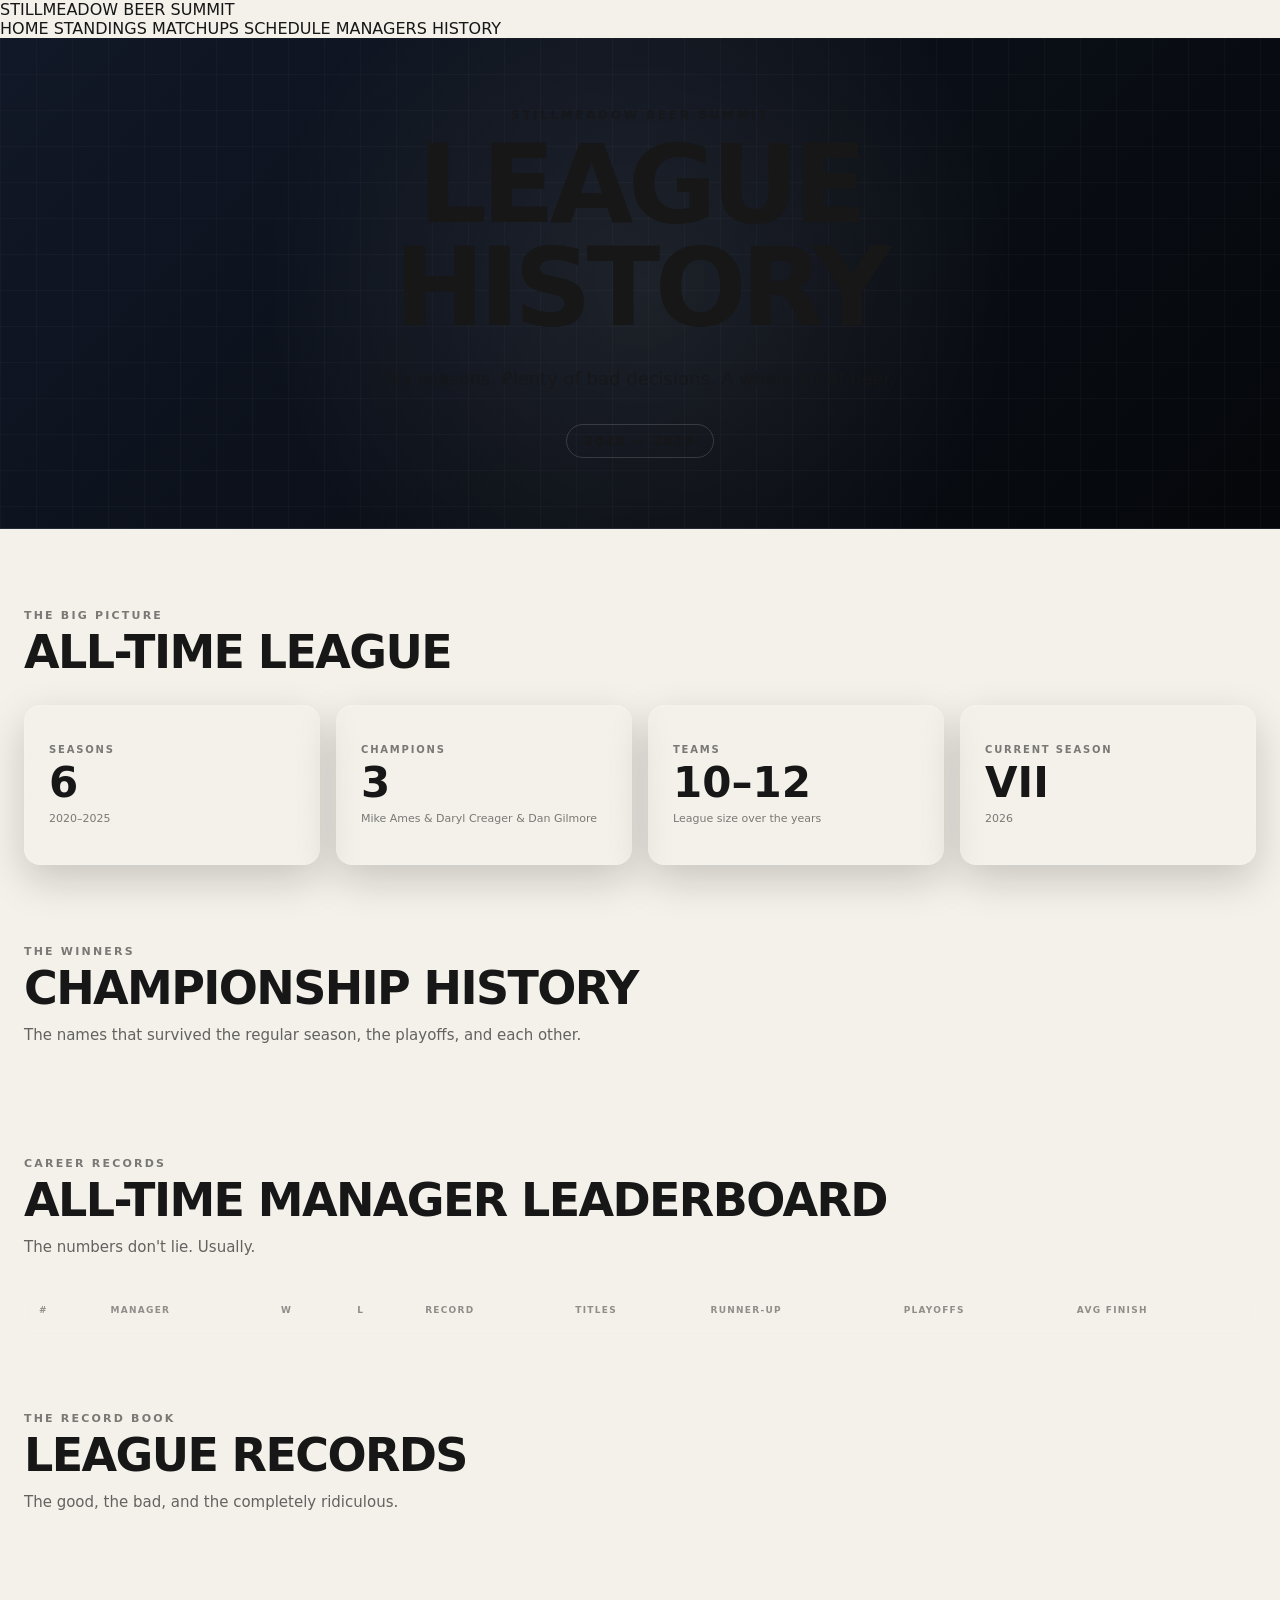
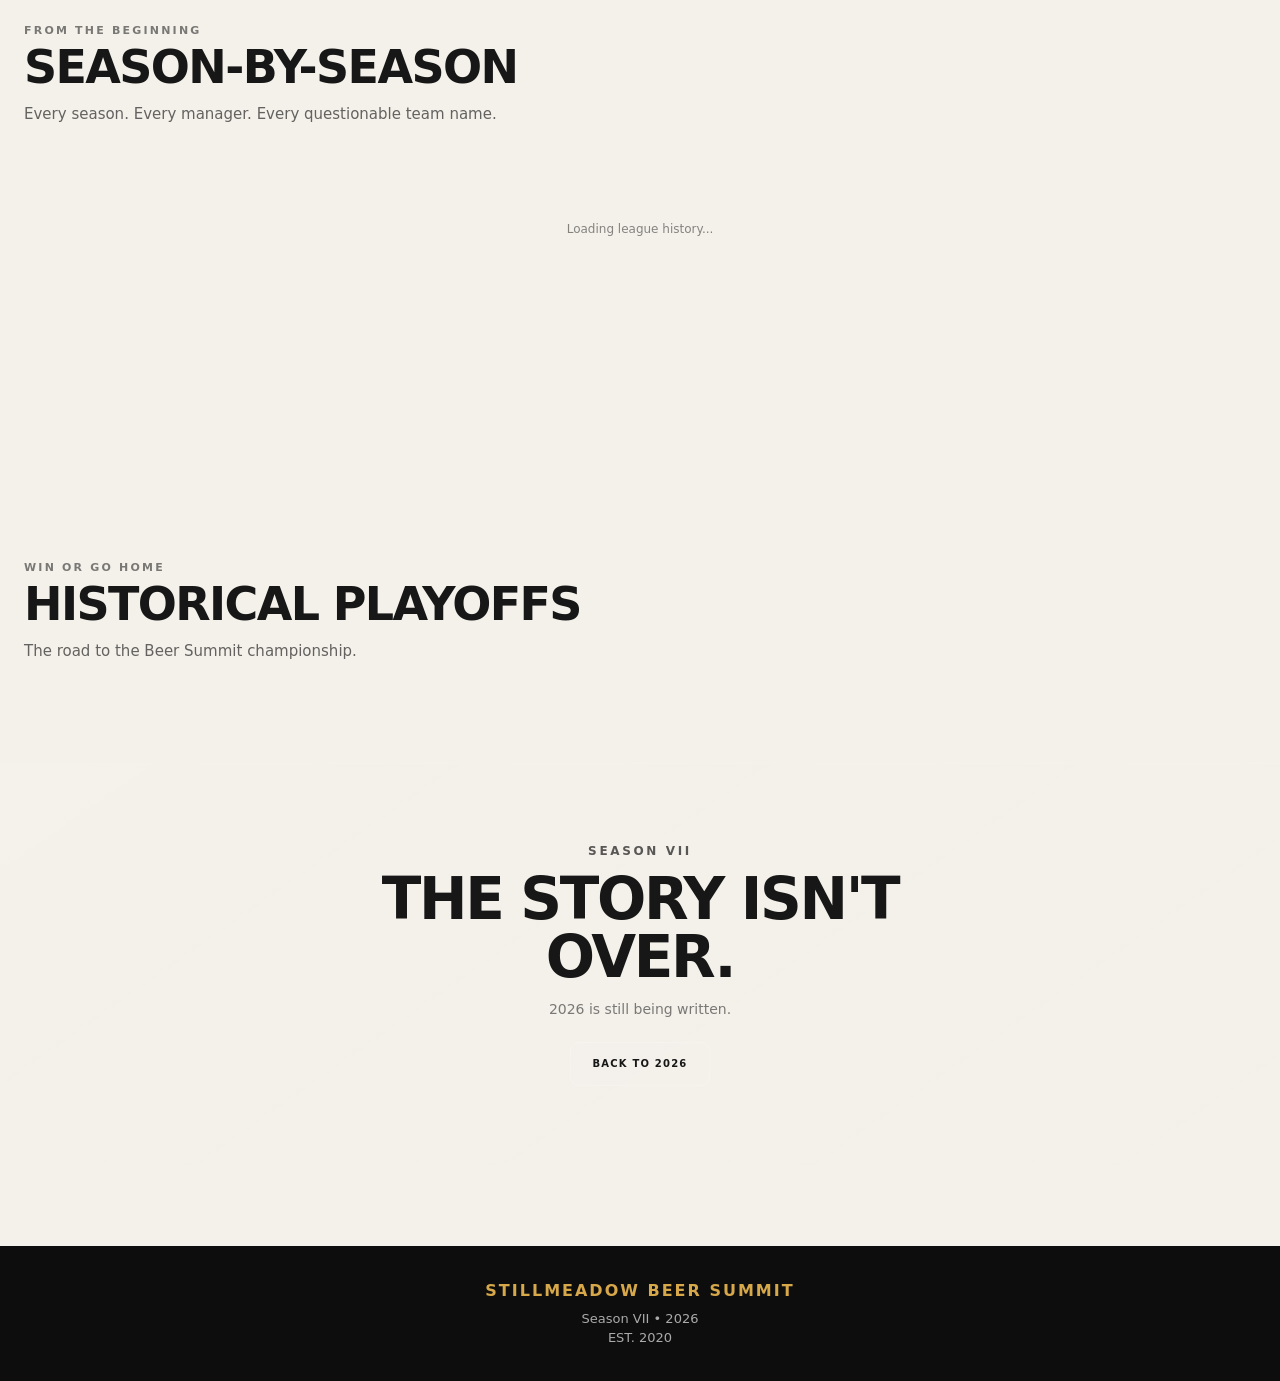
==== history.html @ 3ebda92e "Rename History.html to history.html" ====
<!DOCTYPE html>
<html lang="en">
<head>
  <meta charset="UTF-8">

  <meta
    name="viewport"
    content="width=device-width, initial-scale=1.0"
  >

  <title>League History | Stillmeadow Beer Summit</title>

  <!-- Main site stylesheet -->
  <link rel="stylesheet" href="style.css">

  <!-- History-specific stylesheet -->
  <link rel="stylesheet" href="history.css">
</head>

<body>

  <!-- =====================================================
       HEADER
  ====================================================== -->

  <header class="site-header">

    <div class="header-inner">

      <div class="site-brand">

        <a href="index.html" class="site-logo">
          STILLMEADOW
        </a>

        <span class="site-subtitle">
          BEER SUMMIT
        </span>

      </div>


      <!-- =================================================
           NAVIGATION
      ================================================== -->

      <nav class="main-nav">

        <a href="index.html">
          HOME
        </a>

        <a href="index.html#standings">
          STANDINGS
        </a>

        <a href="index.html#matchups">
          MATCHUPS
        </a>

        <a href="index.html#schedule">
          SCHEDULE
        </a>

        <a href="managers.html">
          MANAGERS
        </a>

        <a
          href="history.html"
          class="active"
        >
          HISTORY
        </a>

      </nav>

    </div>

  </header>


  <!-- =====================================================
       MAIN CONTENT
  ====================================================== -->

  <main class="history-page">

    <!-- ===================================================
         HERO
    ==================================================== -->

    <section class="history-hero">

      <div class="history-hero-content">

        <span class="history-kicker">
          STILLMEADOW BEER SUMMIT
        </span>

        <h1>
          LEAGUE HISTORY
        </h1>

        <p>
          Six seasons. Plenty of bad decisions.
          A whole lot of beer.
        </p>

        <div class="history-years">
          2020 — 2025
        </div>

      </div>

    </section>


    <!-- ===================================================
         ALL-TIME SUMMARY
    ==================================================== -->

    <section class="history-section">

      <div class="section-heading">

        <span class="section-kicker">
          THE BIG PICTURE
        </span>

        <h2>
          ALL-TIME LEAGUE
        </h2>

      </div>


      <div
        id="history-summary"
        class="history-summary-grid"
      >

        <!-- Filled by history-page.js -->

        <div class="history-stat-card">

          <span class="history-stat-label">
            SEASONS
          </span>

          <strong id="history-seasons">
            6
          </strong>

          <small>
            2020–2025
          </small>

        </div>


        <div class="history-stat-card">

          <span class="history-stat-label">
            CHAMPIONS
          </span>

          <strong id="history-champions">
            3
          </strong>

          <small>
            Mike Ames &amp; Daryl Creager &amp; Dan Gilmore
          </small>

        </div>


        <div class="history-stat-card">

          <span class="history-stat-label">
            TEAMS
          </span>

          <strong id="history-teams">
            10–12
          </strong>

          <small>
            League size over the years
          </small>

        </div>


        <div class="history-stat-card">

          <span class="history-stat-label">
            CURRENT SEASON
          </span>

          <strong>
            VII
          </strong>

          <small>
            2026
          </small>

        </div>

      </div>

    </section>


    <!-- ===================================================
         CHAMPIONSHIP HISTORY
    ==================================================== -->

    <section
      id="championships"
      class="history-section"
    >

      <div class="section-heading">

        <span class="section-kicker">
          THE WINNERS
        </span>

        <h2>
          CHAMPIONSHIP HISTORY
        </h2>

        <p>
          The names that survived the regular season,
          the playoffs, and each other.
        </p>

      </div>


      <div
        id="championship-history"
        class="championship-history-grid"
      >

        <!-- Filled by history-page.js -->

      </div>

    </section>


    <!-- ===================================================
         ALL-TIME MANAGER LEADERBOARD
    ==================================================== -->

    <section
      id="all-time"
      class="history-section"
    >

      <div class="section-heading">

        <span class="section-kicker">
          CAREER RECORDS
        </span>

        <h2>
          ALL-TIME MANAGER LEADERBOARD
        </h2>

        <p>
          The numbers don't lie. Usually.
        </p>

      </div>


      <div class="history-table-wrapper">

        <table
          class="history-table"
          id="all-time-manager-table"
        >

          <thead>

            <tr>

              <th>
                #
              </th>

              <th>
                MANAGER
              </th>

              <th>
                W
              </th>

              <th>
                L
              </th>

              <th>
                RECORD
              </th>

              <th>
                TITLES
              </th>

              <th>
                RUNNER-UP
              </th>

              <th>
                PLAYOFFS
              </th>

              <th>
                AVG FINISH
              </th>

            </tr>

          </thead>


          <tbody id="all-time-manager-body">

            <!-- Filled by history-page.js -->

          </tbody>

        </table>

      </div>

    </section>


    <!-- ===================================================
         LEAGUE RECORDS
    ==================================================== -->

    <section
      id="records"
      class="history-section"
    >

      <div class="section-heading">

        <span class="section-kicker">
          THE RECORD BOOK
        </span>

        <h2>
          LEAGUE RECORDS
        </h2>

        <p>
          The good, the bad, and the completely ridiculous.
        </p>

      </div>


      <div
        id="league-records"
        class="league-records-grid"
      >

        <!-- Filled by history-page.js -->

      </div>

    </section>


    <!-- ===================================================
         SEASON-BY-SEASON HISTORY
    ==================================================== -->

    <section
      id="seasons"
      class="history-section"
    >

      <div class="section-heading">

        <span class="section-kicker">
          FROM THE BEGINNING
        </span>

        <h2>
          SEASON-BY-SEASON
        </h2>

        <p>
          Every season. Every manager. Every questionable
          team name.
        </p>

      </div>


      <!-- Season selector -->

      <div
        id="history-season-selector"
        class="history-season-selector"
      >

        <!-- Filled by history-page.js -->

      </div>


      <!-- Selected season -->

      <div
        id="season-history-container"
        class="season-history-container"
      >

        <!-- Filled by history-page.js -->

        <div class="history-loading">

          <span>
            Loading league history...
          </span>

        </div>

      </div>

    </section>


    <!-- ===================================================
         HISTORICAL PLAYOFFS
    ==================================================== -->

    <section
      id="playoffs"
      class="history-section"
    >

      <div class="section-heading">

        <span class="section-kicker">
          WIN OR GO HOME
        </span>

        <h2>
          HISTORICAL PLAYOFFS
        </h2>

        <p>
          The road to the Beer Summit championship.
        </p>

      </div>


      <div
        id="historical-playoffs"
        class="historical-playoffs"
      >

        <!-- Filled by history-page.js -->

      </div>

    </section>


    <!-- ===================================================
         FOOTER CTA
    ==================================================== -->

    <section class="history-footer">

      <div class="history-footer-content">

        <span class="history-kicker">
          SEASON VII
        </span>

        <h2>
          THE STORY ISN'T OVER.
        </h2>

        <p>
          2026 is still being written.
        </p>

        <a
          href="index.html"
          class="history-button"
        >
          BACK TO 2026
        </a>

      </div>

    </section>

  </main>


  <!-- =====================================================
       FOOTER
  ====================================================== -->

  <footer class="site-footer">

    <div class="footer-inner">

      <div>

        <strong>
          STILLMEADOW BEER SUMMIT
        </strong>

        <span>
          Season VII • 2026
        </span>

      </div>


      <div>

        <span>
          EST. 2020
        </span>

      </div>

    </div>

  </footer>


  <!-- =====================================================
       JAVASCRIPT
  ====================================================== -->

  <!-- Historical database -->
  <script src="history.js"></script>

  <!-- History page renderer -->
  <script src="history-page.js"></script>

</body>
</html>
---- style.css ----
/* =========================

   GLOBAL

========================== */

* {

  box-sizing: border-box;

}

html {

  scroll-behavior: smooth;

}

body {

  margin: 0;

  font-family: Inter, system-ui, -apple-system, BlinkMacSystemFont, "Segoe UI", sans-serif;

  background: #f4f1ea;

  color: #171717;

}

a {

  color: inherit;

  text-decoration: none;

}

/* =========================

   HERO

========================== */

.hero {

  background:

    radial-gradient(circle at 78% 35%, #57452a 0, #211c15 35%, #0d0d0d 75%);

  color: #fff;

  min-height: 680px;

}

.nav {

  max-width: 1180px;

  margin: auto;

  padding: 25px 24px;

  display: flex;

  justify-content: space-between;

  align-items: center;

  gap: 30px;

}

.brand {

  font-weight: 900;

  letter-spacing: 1px;

}

.brand span {

  color: #d7a84a;

}

.navlinks {

  display: flex;

  gap: 20px;

  font-size: 13px;

  color: #ddd;

}

.navlinks a:hover {

  color: #e5b653;

}

.hero-content {

  max-width: 1180px;

  margin: auto;

  padding: 90px 24px;

  display: grid;

  grid-template-columns: 1.5fr 1fr;

  align-items: center;

  gap: 70px;

}

.eyebrow {

  font-size: 12px;

  letter-spacing: 2.5px;

  font-weight: 800;

  color: #c7973c;

  margin: 0 0 15px;

}

h1 {

  font-size: clamp(48px, 7vw, 82px);

  line-height: 0.95;

  margin: 0 0 25px;

  letter-spacing: -3px;

}

h1 span {

  color: #d7a84a;

}

.lead {

  font-size: 19px;

  line-height: 1.6;

  color: #ccc;

  max-width: 600px;

}

.buttons {

  display: flex;

  gap: 12px;

  margin-top: 32px;

  flex-wrap: wrap;

}

.button {

  padding: 13px 18px;

  border: 1px solid #555;

  border-radius: 8px;

  font-weight: 800;

  font-size: 14px;

}

.button.primary {

  background: #d7a84a;

  color: #111;

  border-color: #d7a84a;

}

.boot-card {

  border: 1px solid #5c4a2d;

  background: rgba(0, 0, 0, 0.35);

  border-radius: 20px;

  padding: 55px;

  text-align: center;

  box-shadow: 0 20px 80px rgba(0, 0, 0, 0.35);

}

.boot {

  font-size: 145px;

}

.boot-card p {

  font-weight: 900;

  letter-spacing: 3px;

  margin: 10px 0 5px;

}

.boot-card small {

  color: #c7b78f;

}

/* =========================

   GENERAL SECTIONS

========================== */

.section {

  max-width: 1180px;

  margin: auto;

  padding: 90px 24px;

}

.section.dark {

  max-width: none;

  background: #171717;

  color: #fff;

}

.section.dark > * {

  max-width: 1132px;

  margin-left: auto;

  margin-right: auto;

}

.section-head {

  display: flex;

  justify-content: space-between;

  align-items: end;

  gap: 30px;

  margin-bottom: 35px;

}

.section-head h2 {

  font-size: 42px;

  margin: 0;

  letter-spacing: -1.5px;

}

.section-head > p {

  max-width: 430px;

  color: #777;

}

.dark .section-head > p {

  color: #aaa;

}

/* =========================

   2026 SEASON

========================== */

.season-section {

  background: #101720;

  color: #fff;

  max-width: none;

}

.season-section > * {

  max-width: 1132px;

  margin-left: auto;

  margin-right: auto;

}

.division-grid {

  display: grid;

  grid-template-columns: repeat(3, 1fr);

  gap: 20px;

  margin-top: 30px;

}

.division-card {

  background: #18212d;

  border: 1px solid #2b3745;

  border-radius: 14px;

  overflow: hidden;

}

.division-title {

  display: flex;

  align-items: center;

  gap: 10px;

  padding: 18px 20px;

  border-bottom: 1px solid #2b3745;

}

.division-title span {

  font-size: 1.5rem;

}

.division-title h3 {

  margin: 0;

  font-size: 1.1rem;

}

.team-row {

  padding: 15px 20px;

  border-bottom: 1px solid #2b3745;

}

.team-row:last-child {

  border-bottom: none;

}

.team-row span {

  display: block;

  font-weight: 700;

  margin-bottom: 4px;

}

.team-row small {

  opacity: 0.65;

}

/* =========================

   SEASON LINKS

========================== */

.season-links {

  display: grid;

  grid-template-columns: repeat(3, 1fr);

  gap: 20px;

  margin-top: 25px;

}

.season-link {

  display: flex;

  gap: 15px;

  align-items: center;

  padding: 22px;

  background: #18212d;

  border: 1px solid #2b3745;

  border-radius: 14px;

}

.season-link span {

  font-size: 2rem;

}

.season-link h3 {

  margin: 0 0 5px;

}

.season-link p {

  margin: 0;

  opacity: 0.65;

  font-size: 0.9rem;

}

/* =========================

   LEAGUE STATS

========================== */

.stats {

  display: grid;

  grid-template-columns: repeat(4, 1fr);

  gap: 1px;

  padding-top: 0;

  padding-bottom: 0;

  background: #171717;

}

.stats > div {

  background: #222;

  padding: 40px 20px;

  text-align: center;

}

.stat {

  font-size: 38px;

  font-weight: 900;

  color: #d7a84a;

}

.stat span {

  display: block;

  margin-top: 7px;

  font-size: 12px;

  font-weight: 800;

  letter-spacing: 1.5px;

  text-transform: uppercase;

  color: #aaa;

}

/* =========================

   CHAMPIONS

========================== */

.champ-grid {

  display: grid;

  grid-template-columns: repeat(3, 1fr);

  gap: 22px;

}

.champ {

  background: #fff;

  border: 1px solid #ddd7cb;

  border-radius: 16px;

  padding: 28px;

  text-align: center;

  box-shadow: 0 10px 30px rgba(0, 0, 0, 0.06);

}

.season {

  font-size: 13px;

  font-weight: 900;

  letter-spacing: 2px;

  color: #a77b2d;

}

.bigboot {

  font-size: 65px;

  margin: 18px 0;

}

.champ h3 {

  margin: 0 0 8px;

}

.champ p {

  margin: 0;

  color: #777;

}

/* =========================

   LEAGUE HISTORY

========================== */

.timeline {

  display: grid;

  grid-template-columns: repeat(7, 1fr);

  gap: 12px;

}

.timeline > div {

  border-left: 1px solid #444;

  padding: 15px;

  min-height: 150px;

}

.timeline b {

  display: block;

  font-size: 24px;

  color: #d7a84a;

}

.timeline span {

  display: block;

  margin-top: 6px;

  font-weight: 800;

}

.timeline em {

  display: block;

  margin-top: 10px;

  font-size: 12px;

  color: #999;

  font-style: normal;

}

.timeline .current {

  background: rgba(215, 168, 74, 0.08);

  border-left-color: #d7a84a;

}

/* =========================

   STANDINGS

========================== */

.standings-wrap {

  overflow-x: auto;

  border: 1px solid #ddd7cb;

  border-radius: 14px;

  background: #fff;

}

.standings {

  width: 100%;

  border-collapse: collapse;

  min-width: 700px;

}

.standings th {

  background: #171717;

  color: #fff;

  text-align: left;

  padding: 15px;

  font-size: 12px;

  letter-spacing: 1px;

  text-transform: uppercase;

}

.standings td {

  padding: 15px;

  border-bottom: 1px solid #eee;

}

.standings tr:last-child td {

  border-bottom: none;

}

.standings tbody tr:hover {

  background: #faf8f3;

}

/* =========================

   MANAGER CARDS

========================== */

.managers-section {

  overflow: hidden;

}

.manager-grid {

  display: grid;

  grid-template-columns: repeat(3, 1fr);

  gap: 22px;

  margin-top: 35px;

}

.manager-card {

  position: relative;

  overflow: hidden;

  border: 1px solid rgba(255, 255, 255, 0.12);

  border-radius: 14px;

  background: linear-gradient(

    145deg,

    rgba(255, 255, 255, 0.09),

    rgba(255, 255, 255, 0.025)

  );

  box-shadow: 0 14px 35px rgba(0, 0, 0, 0.22);

  transition: transform 0.25s ease, box-shadow 0.25s ease;

}

.manager-card:hover {

  transform: translateY(-5px);

  box-shadow: 0 20px 45px rgba(0, 0, 0, 0.35);

}

.manager-photo {

  position: relative;

  height: 105px;

  overflow: hidden;

  background: #111;

}

.manager-photo::after {

  content: "";

  position: absolute;

  inset: 0;

  background: linear-gradient(

    to bottom,

    transparent 35%,

    rgba(0, 0, 0, 0.7) 100%

  );

  pointer-events: none;

}

.manager-photo img {

  width: 100%;

  height: 100%;

  object-fit: cover;

  object-position: center;

  display: block;

  transition: transform 0.35s ease;

}

.manager-card:hover .manager-photo img {

  transform: scale(1.04);

}

.manager-number {

  position: absolute;

  top: 9px;

  right: 9px;

  z-index: 2;

  display: flex;

  align-items: center;

  justify-content: center;

  width: 30px;

  height: 30px;

  border: 1px solid rgba(255, 255, 255, 0.3);

  border-radius: 50%;

  background: rgba(0, 0, 0, 0.6);

  color: white;

  font-size: 0.62rem;

  font-weight: 800;

  letter-spacing: 0.05em;

}

.manager-info {

  padding: 16px 18px 18px;

}

.manager-label {

  margin: 0 0 5px;

  font-size: 0.6rem;

  font-weight: 800;

  letter-spacing: 0.13em;

  text-transform: uppercase;

  opacity: 0.6;

}

.manager-info h3 {

  margin: 0;

  font-size: 1.2rem;

  line-height: 1.1;

}

.manager-info h4 {

  margin: 6px 0 13px;

  font-size: 0.85rem;

  font-weight: 600;

  opacity: 0.72;

}

.manager-meta {

  display: flex;

  flex-wrap: wrap;

  gap: 6px;

  margin-bottom: 15px;

}

.manager-meta span {

  padding: 5px 8px;

  border-radius: 999px;

  background: rgba(255, 255, 255, 0.07);

  font-size: 0.65rem;

  font-weight: 600;

}

.manager-stats {

  display: grid;

  grid-template-columns: repeat(3, 1fr);

  border-top: 1px solid rgba(255, 255, 255, 0.1);

  padding-top: 12px;

}

.manager-stats div {

  text-align: center;

  border-right: 1px solid rgba(255, 255, 255, 0.08);

}

.manager-stats div:last-child {

  border-right: none;

}

.manager-stats strong {

  display: block;

  font-size: 0.95rem;

}

.manager-stats small {

  display: block;

  margin-top: 3px;

  font-size: 0.55rem;

  text-transform: uppercase;

  letter-spacing: 0.06em;

  opacity: 0.5;

}

/* =========================

   HALL OF FAME

========================== */

.hall {

  text-align: center;

  padding: 70px 30px;

  border: 1px solid #ddd7cb;

  border-radius: 18px;

  background: #fff;

}

.hall-icon {

  font-size: 70px;

  margin-bottom: 15px;

}

.hall h3 {

  margin: 0 0 10px;

}

.hall p {

  margin: 0 auto;

  max-width: 500px;

  color: #777;

}

/* =========================

   FOOTER

========================== */

footer {

  background: #0d0d0d;

  color: #aaa;

  padding: 35px 24px;

  text-align: center;

}

footer strong {

  display: block;

  color: #d7a84a;

  letter-spacing: 2px;

  margin-bottom: 8px;

}

footer span {

  font-size: 13px;

}

/* =========================

   TABLET

========================== */

@media (max-width: 1050px) {

  .manager-grid {

    grid-template-columns: repeat(2, 1fr);

  }

  .timeline {

    grid-template-columns: repeat(4, 1fr);

  }

}

/* =========================

   MOBILE

========================== */

@media (max-width: 800px) {

  .nav {

    flex-direction: column;

    align-items: flex-start;

  }

  .navlinks {

    flex-wrap: wrap;

    gap: 12px;

  }

  .hero {

    min-height: auto;

  }

  .hero-content {

    grid-template-columns: 1fr;

    gap: 40px;

    padding: 60px 24px 80px;

  }

  .boot-card {

    padding: 35px;

  }

  .section {

    padding: 65px 20px;

  }

  .section-head {

    flex-direction: column;

    align-items: flex-start;

    gap: 15px;

  }

  .section-head h2 {

    font-size: 34px;

  }

  .division-grid,

  .season-links,

  .champ-grid {

    grid-template-columns: 1fr;

  }

  .stats {

    grid-template-columns: repeat(2, 1fr);

  }

  .timeline {

    grid-template-columns: repeat(2, 1fr);

  }

}

/* =========================

   PHONE MANAGER CARDS

========================== */

@media (max-width: 650px) {

  .manager-grid {

    grid-template-columns: 1fr;

    gap: 14px;

    margin-top: 25px;

  }

  .manager-card {

    display: grid;

    grid-template-columns: 115px 1fr;

    min-height: 155px;

  }

  .manager-photo {

    height: auto;

    min-height: 155px;

  }

  .manager-photo img {

    height: 100%;

  }

  .manager-number {

    width: 28px;

    height: 28px;

    top: 7px;

    right: 7px;

  }

  .manager-info {

    padding: 15px;

  }

  .manager-info h3 {

    font-size: 1.1rem;

  }

  .manager-info h4 {

    font-size: 0.78rem;

    margin-bottom: 10px;

  }

  .manager-meta {

    margin-bottom: 10px;

  }

  .manager-stats {

    padding-top: 10px;

  }

}
/* =========================
   LIVE WEEKLY MATCHUPS
========================== */

.live-matchups {

  margin-top: 35px;

  padding: 30px;

  border: 1px solid #2b3745;

  border-radius: 16px;

  background: #18212d;

  color: #f5f5f5;

}

.live-matchups-head {

  display: flex;

  justify-content: space-between;

  align-items: center;

  margin-bottom: 22px;

}

.live-matchups-head h3 {

  margin: 0;

  font-size: 1.5rem;

  color: #ffffff;

}

.live-badge {

  font-size: 0.7rem;

  font-weight: 800;

  letter-spacing: 0.08em;

  color: #d7a84a;

}

.matchup-grid {

  display: grid;

  grid-template-columns: repeat(3, 1fr);

  gap: 15px;

}

.matchup-card {

  padding: 18px;

  border: 1px solid #2b3745;

  border-radius: 12px;

  background: rgba(0, 0, 0, 0.18);

  color: #f5f5f5;

}

.matchup-team {

  display: flex;

  justify-content: space-between;

  align-items: center;

  gap: 15px;

  font-size: 0.9rem;

}

.matchup-team span {

  font-weight: 700;

  color: #f5f5f5;

}

.matchup-team strong {

  font-size: 1.1rem;

  color: #d7a84a;

}

.matchup-vs {

  margin: 10px 0;

  text-align: center;

  font-size: 0.65rem;

  font-weight: 900;

  letter-spacing: 0.15em;

  color: #8293a3;

  opacity: 1;

}

.matchup-message {

  grid-column: 1 / -1;

  margin: 10px 0;

  text-align: center;

  color: #b8c2cc;

}

@media (max-width: 900px) {

  .matchup-grid {

    grid-template-columns: repeat(2, 1fr);

  }

}

@media (max-width: 650px) {

  .live-matchups {

    padding: 22px;

  }

  .live-matchups-head {

    align-items: flex-start;

    gap: 15px;

  }

  .matchup-grid {

    grid-template-columns: 1fr;

  }

}
/* =========================

   WEEKLY AWARDS

========================== */

.weekly-awards {

  grid-column: 1 / -1;

  margin-top: 20px;

  padding: 32px;

  border: 1px solid #2b3745;

  border-radius: 16px;

  background: #18212d;

}

.weekly-awards-head {

  display: flex;

  justify-content: space-between;

  align-items: center;

  margin-bottom: 25px;

}

.weekly-awards-head h3 {

  margin: 0;

  font-size: 1.6rem;

}

.awards-badge {

  color: #d7a84a;

  font-size: 0.7rem;

  font-weight: 900;

  letter-spacing: 0.1em;

}

.awards-week {

  margin-bottom: 25px;

  text-align: center;

  color: #d7a84a;

  font-size: 0.75rem;

  font-weight: 900;

  letter-spacing: 0.15em;

}

.awards-grid {

  display: grid;

  grid-template-columns: repeat(3, 1fr);

  gap: 18px;

}

.award-card {

  padding: 22px;

  border: 1px solid #2b3745;

  border-radius: 14px;

  background: rgba(0, 0, 0, 0.16);

}

.award-card h3 {

  margin: 0 0 8px;

  font-size: 1.25rem;

}

.award-description {

  margin: 0 0 18px;

  font-size: 0.8rem;

  color: #aaa;

}

.award-list {

  display: flex;

  flex-direction: column;

  gap: 8px;

}

.award-player {

  display: flex;

  align-items: center;

  gap: 10px;

  padding: 10px 0;

  border-bottom: 1px solid rgba(255, 255, 255, 0.08);

}

.award-player:last-child {

  border-bottom: none;

}

.award-rank {

  width: 22px;

  height: 22px;

  display: flex;

  align-items: center;

  justify-content: center;

  border-radius: 50%;

  background: rgba(215, 168, 74, 0.15);

  color: #d7a84a;

  font-size: 0.7rem;

  font-weight: 900;

}

.award-player-info {

  flex: 1;

  min-width: 0;

}

.award-player-info strong {

  display: block;

  font-size: 0.85rem;

}

.award-player-info small {

  color: #888;

  font-size: 0.7rem;

}

.award-score {

  color: #d7a84a;

  font-weight: 900;

  font-size: 0.85rem;

}

.award-empty {

  padding: 20px 0;

  text-align: center;

  color: #888;

  font-size: 0.8rem;

}

.team-awards {

  display: grid;

  grid-template-columns: repeat(2, 1fr);

  gap: 18px;

  margin-top: 22px;

}

.team-award {

  display: flex;

  align-items: center;

  gap: 18px;

  padding: 20px;

  border-radius: 14px;

  border: 1px solid #2b3745;

  background: rgba(0, 0, 0, 0.16);

}

.team-award-icon {

  font-size: 2rem;

}

.team-award small {

  display: block;

  margin-bottom: 4px;

  color: #d7a84a;

  font-size: 0.65rem;

  font-weight: 900;

  letter-spacing: 0.1em;

}

.team-award strong {

  display: block;

  font-size: 1rem;

}

.team-award span:last-child {

  display: block;

  margin-top: 3px;

  color: #aaa;

  font-size: 0.8rem;

}

/* MOBILE */

@media (max-width: 900px) {

  .awards-grid {

    grid-template-columns: 1fr;

  }

}

@media (max-width: 650px) {

  .weekly-awards {
    padding: 22px;
  }

  .weekly-awards-head {
    align-items: flex-start;
    gap: 15px;
  }

  .team-awards {
    grid-template-columns: 1fr;
  }

} /* ← ADD THIS */

.awards-coming-soon {

  padding: 45px 20px;

}

.awards-coming-soon strong {

  display: block;

  margin: 12px 0 8px;

  color: #fff;

  font-size: 1.1rem;

}

.awards-coming-soon p {

  max-width: 450px;

  margin: 0 auto;

  color: #999;

  line-height: 1.5;

}

.coming-soon-icon {

  font-size: 2.5rem;

}
/* =========================

   FULL LEAGUE SCHEDULE

========================= */

.schedule-section {

  background: #f4f1ea;

}

.schedule-week-selector {

  display: flex;

  gap: 10px;

  overflow-x: auto;

  padding-bottom: 12px;

  margin-bottom: 30px;

}

.schedule-week-button {

  flex: 0 0 auto;

  padding: 10px 16px;

  border: 1px solid #d6d0c4;

  border-radius: 999px;

  background: #fff;

  color: #333;

  font-weight: 800;

  font-size: 0.8rem;

  cursor: pointer;

  transition: 0.2s ease;

}

.schedule-week-button:hover {

  border-color: #d7a84a;

  color: #8a651e;

}

.schedule-week-button.active {

  background: #171717;

  color: #fff;

  border-color: #171717;

}

.schedule-week-title {

  text-align: center;

  margin-bottom: 25px;

}

.schedule-week-title span {

  display: block;

  margin-bottom: 5px;

  color: #a47a29;

  font-size: 0.7rem;

  font-weight: 900;

  letter-spacing: 0.14em;

}

.schedule-week-title h3 {

  margin: 0;

  font-size: 2rem;

}

.schedule-matchup-grid {

  display: grid;

  grid-template-columns: repeat(2, 1fr);

  gap: 18px;

}

.schedule-matchup-card {

  display: grid;

  grid-template-columns: 1fr auto 1fr;

  align-items: center;

  gap: 14px;

  padding: 22px;

  background: #fff;

  border: 1px solid #e0dbd0;

  border-radius: 14px;

  box-shadow: 0 8px 25px rgba(0, 0, 0, 0.05);

}

.schedule-team {

  display: flex;

  align-items: center;

  justify-content: space-between;

  gap: 10px;

}

.schedule-team span {

  font-size: 0.9rem;

  font-weight: 700;

}

.schedule-team strong {

  font-size: 1.1rem;

}

.schedule-team.winning strong {

  color: #a47a29;

}

.schedule-vs {

  color: #999;

  font-size: 0.65rem;

  font-weight: 900;

  letter-spacing: 0.08em;

}

@media (max-width: 800px) {

  .schedule-matchup-grid {

    grid-template-columns: 1fr;

  }

  .schedule-matchup-card {

    padding: 18px;

  }

}
/* =========================

   INTERACTIVE MANAGER CARDS

========================= */

.clickable-manager-card {

  cursor: pointer;

}

.clickable-manager-card:focus {

  outline: 3px solid #d7a84a;

  outline-offset: 4px;

}

/* =========================

   MANAGER PROFILE PAGE

========================= */

.manager-profile-page {

  min-height: 100vh;

  background: #f4f1ea;

}

.profile-nav {

  max-width: 1180px;

  margin: auto;

  padding: 24px;

  display: flex;

  justify-content: space-between;

  align-items: center;

  gap: 20px;

}

.profile-brand {

  font-weight: 900;

  letter-spacing: 1px;

}

.profile-brand span {

  color: #b07b20;

}

.back-button {

  padding: 10px 15px;

  border: 1px solid #d4cec1;

  border-radius: 8px;

  font-weight: 800;

  font-size: 0.85rem;

  background: #fff;

}

.profile-page-content {

  max-width: 1180px;

  margin: auto;

  padding: 30px 24px 90px;

}

/* =========================

   PROFILE HERO

========================= */

.manager-profile-hero {

  display: grid;

  grid-template-columns: 360px 1fr;

  gap: 55px;

  align-items: center;

  padding: 45px;

  border-radius: 24px;

  background:

    radial-gradient(circle at 80% 20%, #5a4728, #201c16 55%, #101010);

  color: #fff;

  overflow: hidden;

}

.profile-photo-wrap {

  position: relative;

  aspect-ratio: 1 / 1;

  border-radius: 18px;

  overflow: hidden;

  background: #111;

  border: 1px solid rgba(255,255,255,0.2);

}

.profile-photo {

  width: 100%;

  height: 100%;

  display: block;

  object-fit: cover;

  object-position: center;

}

.profile-number {

  position: absolute;

  top: 16px;

  right: 16px;

  width: 52px;

  height: 52px;

  display: flex;

  align-items: center;

  justify-content: center;

  border-radius: 50%;

  background: rgba(0,0,0,0.65);

  border: 1px solid rgba(255,255,255,0.3);

  font-weight: 900;

  letter-spacing: 0.08em;

}

.profile-identity h1 {

  font-size: clamp(2.7rem, 6vw, 5rem);

  margin: 0;

  letter-spacing: -0.06em;

}

.profile-identity h2 {

  margin: 14px 0 25px;

  color: #c9c9c9;

  font-size: 1.5rem;

  font-weight: 500;

}

.profile-tags {

  display: flex;

  flex-wrap: wrap;

  gap: 10px;

}

.profile-tags span {

  padding: 9px 13px;

  border-radius: 999px;

  background: rgba(255,255,255,0.1);

  border: 1px solid rgba(255,255,255,0.12);

  font-size: 0.78rem;

  font-weight: 700;

}

/* =========================

   PROFILE STATS

========================= */

.profile-stats-section {

  margin-top: 30px;

  padding: 35px;

  border: 1px solid #ddd6ca;

  border-radius: 20px;

  background: #fff;

}

.profile-section-heading {

  display: flex;

  align-items: center;

  justify-content: space-between;

  gap: 20px;

  margin-bottom: 28px;

}

.profile-section-heading h2 {

  margin: 0;

  font-size: 2rem;

}

.profile-live {

  display: flex;

  align-items: center;

  gap: 8px;

  color: #8c651f;

  font-size: 0.72rem;

  font-weight: 900;

  letter-spacing: 0.12em;

}

.profile-live i {

  width: 9px;

  height: 9px;

  border-radius: 50%;

  background: #c99a3e;

}

.profile-stat-grid {

  display: grid;

  grid-template-columns: repeat(3, 1fr);

  gap: 15px;

}

.profile-stat {

  padding: 25px 18px;

  border-radius: 14px;

  text-align: center;

  background: #f4f1ea;

}

.profile-stat strong {

  display: block;

  font-size: 2rem;

}

.profile-stat span {

  display: block;

  margin-top: 7px;

  color: #777;

  font-size: 0.75rem;

  font-weight: 800;

  text-transform: uppercase;

  letter-spacing: 0.08em;

}

/* =========================

   PROFILE DETAILS

========================= */

.profile-details-grid {

  display: grid;

  grid-template-columns: repeat(2, 1fr);

  gap: 25px;

  margin-top: 30px;

}

.profile-panel {

  padding: 32px;

  border-radius: 20px;

  background: #fff;

  border: 1px solid #ddd6ca;

}

.profile-panel h2 {

  margin: 0 0 25px;

  font-size: 1.8rem;

}

.profile-detail-row {

  display: flex;

  justify-content: space-between;

  gap: 20px;

  padding: 15px 0;

  border-bottom: 1px solid #ebe6dd;

}

.profile-detail-row:last-child {

  border-bottom: none;

}

.profile-detail-row span {

  color: #777;

}

.profile-detail-row strong {

  text-align: right;

}

.legacy-placeholder {

  text-align: center;

  padding: 20px 10px 5px;

}

.legacy-icon {

  font-size: 3rem;

  margin-bottom: 12px;

}

.legacy-placeholder strong {

  display: block;

  margin-bottom: 8px;

}

.legacy-placeholder p {

  color: #777;

  line-height: 1.6;

}

/* =========================

   PROFILE STORY

========================= */

.profile-story {

  margin-top: 30px;

  padding: 45px;

  border-radius: 20px;

  background: #171717;

  color: #fff;

}

.profile-story h2 {

  margin: 0 0 20px;

  font-size: 2rem;

}

.profile-story > p:not(.eyebrow) {

  max-width: 750px;

  color: #bdbdbd;

  line-height: 1.7;

  font-size: 1.05rem;

}

.profile-coming-soon {

  color: #d7a84a !important;

  font-weight: 800;

}

.profile-bottom-link {

  margin-top: 35px;

  text-align: center;

}

.profile-loading {

  min-height: 400px;

  display: flex;

  align-items: center;

  justify-content: center;

  font-weight: 800;

  color: #777;

}

/* =========================

   PROFILE MOBILE

========================= */

@media (max-width: 850px) {

  .manager-profile-hero {

    grid-template-columns: 1fr;

    gap: 30px;

    padding: 28px;

  }

  .profile-photo-wrap {

    max-width: 350px;

    width: 100%;

    margin: auto;

  }

  .profile-identity {

    text-align: center;

  }

  .profile-tags {

    justify-content: center;

  }

  .profile-details-grid {

    grid-template-columns: 1fr;

  }

}

@media (max-width: 600px) {

  .profile-nav {

    padding: 18px;

  }

  .profile-brand {

    font-size: 0.8rem;

  }

  .back-button {

    padding: 9px 11px;

    font-size: 0.75rem;

  }

  .profile-page-content {

    padding: 18px 14px 60px;

  }

  .manager-profile-hero {

    padding: 22px;

  }

  .profile-identity h1 {

    font-size: 2.5rem;

  }

  .profile-stat-grid {

    grid-template-columns: 1fr;

  }

  .profile-stats-section,

  .profile-panel,

  .profile-story {

    padding: 25px;

  }

  .profile-detail-row {

    flex-direction: column;

    gap: 5px;

  }

  .profile-detail-row strong {

    text-align: left;

  }

}
/* =========================

   FLAGSHIP LEGACY STATS

========================= */

.legacy-stats {

  display: grid;

  grid-template-columns: repeat(3, 1fr);

  gap: 10px;

}

@media (max-width: 600px) {

  .legacy-stats {

    grid-template-columns: 1fr;

  }

}

.legacy-stat {

  padding: 15px;

  border-radius: 12px;

  background: #f4f1ea;

  text-align: center;

}

.legacy-stat strong {

  display: block;

  font-size: 1.35rem;

}

.legacy-stat span {

  display: block;

  margin-top: 5px;

  color: #777;

  font-size: 0.68rem;

  font-weight: 800;

  text-transform: uppercase;

  letter-spacing: 0.08em;

}

.legacy-message {

  margin: 20px 0 0;

  color: #777;

  line-height: 1.6;

  text-align: center;

}
.profile-story-text {

  max-width: 800px;

  color: #c2c2c2;

  font-size: 1.05rem;

  line-height: 1.8;

}

.profile-story-text br {

  display: block;

  content: "";

  margin-bottom: 0.65rem;

}
---- history.css ----
/* =========================================================
   STILLMEADOW BEER SUMMIT
   HISTORY PAGE STYLES
   Seasons I–VI / 2020–2025
========================================================= */


/* =========================================================
   PAGE FOUNDATION
========================================================= */

.history-page {
  width: 100%;
  max-width: 1400px;
  margin: 0 auto;
  padding: 0 24px 80px;
}


/* =========================================================
   HISTORY HERO
========================================================= */

.history-hero {
  position: relative;
  overflow: hidden;
  margin: 0 -24px;
  min-height: 390px;

  display: flex;
  align-items: center;
  justify-content: center;

  text-align: center;

  background:
    radial-gradient(
      circle at center,
      rgba(255,255,255,0.08),
      transparent 55%
    ),
    linear-gradient(
      135deg,
      #111827,
      #090d14 65%,
      #05070a
    );

  border-bottom:
    1px solid rgba(255,255,255,0.08);
}


/* subtle background texture */

.history-hero::before {
  content: "";

  position: absolute;
  inset: 0;

  background-image:
    linear-gradient(
      rgba(255,255,255,0.025) 1px,
      transparent 1px
    ),
    linear-gradient(
      90deg,
      rgba(255,255,255,0.025) 1px,
      transparent 1px
    );

  background-size: 36px 36px;

  pointer-events: none;
}


.history-hero-content {
  position: relative;
  z-index: 1;

  max-width: 850px;
  padding: 70px 24px;
}


.history-kicker {
  display: block;

  margin-bottom: 12px;

  font-size: 12px;
  font-weight: 800;

  letter-spacing: 0.22em;

  text-transform: uppercase;

  opacity: 0.7;
}


.history-hero h1 {
  margin: 0;

  font-size:
    clamp(52px, 9vw, 108px);

  line-height: 0.95;

  font-weight: 900;

  letter-spacing: -0.05em;

  text-transform: uppercase;
}


.history-hero p {
  max-width: 600px;

  margin: 26px auto 18px;

  font-size: 18px;
  line-height: 1.6;

  opacity: 0.75;
}


.history-years {
  display: inline-block;

  margin-top: 12px;
  padding: 9px 18px;

  border:
    1px solid rgba(255,255,255,0.15);

  border-radius: 999px;

  font-size: 12px;
  font-weight: 800;

  letter-spacing: 0.18em;
}


/* =========================================================
   SECTION STRUCTURE
========================================================= */

.history-section {
  margin-top: 80px;
}


.section-heading {
  margin-bottom: 30px;
}


.section-kicker {
  display: block;

  margin-bottom: 7px;

  font-size: 11px;
  font-weight: 900;

  letter-spacing: 0.2em;

  text-transform: uppercase;

  opacity: 0.55;
}


.section-heading h2 {
  margin: 0;

  font-size:
    clamp(28px, 5vw, 46px);

  line-height: 1;

  font-weight: 900;

  letter-spacing: -0.035em;
}


.section-heading p {
  max-width: 650px;

  margin: 12px 0 0;

  font-size: 15px;

  line-height: 1.6;

  opacity: 0.65;
}


/* =========================================================
   SUMMARY CARDS
========================================================= */

.history-summary-grid {
  display: grid;

  grid-template-columns:
    repeat(4, minmax(0, 1fr));

  gap: 16px;
}


.history-stat-card {
  position: relative;

  min-height: 160px;

  padding: 24px;

  display: flex;
  flex-direction: column;
  justify-content: center;

  overflow: hidden;

  border:
    1px solid rgba(255,255,255,0.09);

  border-radius: 16px;

  background:
    linear-gradient(
      145deg,
      rgba(255,255,255,0.06),
      rgba(255,255,255,0.025)
    );

  box-shadow:
    0 15px 40px rgba(0,0,0,0.18);

  transition:
    transform 0.2s ease,
    border-color 0.2s ease;
}


.history-stat-card:hover {
  transform: translateY(-3px);

  border-color:
    rgba(255,255,255,0.18);
}


.history-stat-label {
  font-size: 10px;
  font-weight: 900;

  letter-spacing: 0.18em;

  opacity: 0.55;
}


.history-stat-card strong {
  margin: 7px 0;

  font-size: 42px;
  line-height: 1;

  font-weight: 900;
}


.history-stat-card small {
  font-size: 11px;

  line-height: 1.4;

  opacity: 0.55;
}


/* =========================================================
   CHAMPIONSHIP HISTORY
========================================================= */

.championship-history-grid {
  display: grid;

  grid-template-columns:
    repeat(3, minmax(0, 1fr));

  gap: 20px;
}


.championship-card {
  position: relative;

  overflow: hidden;

  min-height: 420px;

  padding: 25px;

  border:
    1px solid rgba(255,255,255,0.09);

  border-radius: 20px;

  background:
    linear-gradient(
      155deg,
      rgba(255,255,255,0.07),
      rgba(255,255,255,0.025)
    );

  box-shadow:
    0 20px 50px rgba(0,0,0,0.2);

  transition:
    transform 0.2s ease,
    border-color 0.2s ease;
}


.championship-card:hover {
  transform: translateY(-4px);

  border-color:
    rgba(255,255,255,0.18);
}


.championship-card::after {
  content: "";

  position: absolute;

  width: 180px;
  height: 180px;

  top: -90px;
  right: -90px;

  border-radius: 50%;

  background:
    rgba(255,255,255,0.035);
}


.latest-championship {
  border-color:
    rgba(255,255,255,0.2);
}


.championship-card-header {
  display: flex;

  justify-content: space-between;
  align-items: center;
}


.championship-season {
  font-size: 10px;
  font-weight: 900;

  letter-spacing: 0.18em;

  opacity: 0.55;

  text-transform: uppercase;
}


.championship-year {
  font-size: 24px;

  font-weight: 900;

  opacity: 0.35;
}


.championship-trophy {
  margin: 28px 0 18px;

  font-size: 48px;

  line-height: 1;
}


.championship-label,
.championship-runner-up > span {
  display: block;

  margin-bottom: 5px;

  font-size: 9px;
  font-weight: 900;

  letter-spacing: 0.18em;

  opacity: 0.45;
}


.championship-winner h3 {
  margin: 0;

  font-size: 27px;

  line-height: 1.05;

  font-weight: 900;
}


.championship-winner p {
  margin: 7px 0 0;

  font-size: 12px;

  opacity: 0.55;
}


.championship-score {
  display: flex;

  align-items: center;

  gap: 10px;

  margin: 25px 0;

  font-size: 28px;

  font-weight: 900;
}


.championship-score span {
  opacity: 0.25;
}


.championship-runner-up {
  padding-top: 18px;

  border-top:
    1px solid rgba(255,255,255,0.08);
}


.championship-runner-up strong {
  display: block;

  font-size: 15px;
}


.championship-runner-up small {
  display: block;

  margin-top: 3px;

  font-size: 11px;

  opacity: 0.5;
}


.championship-margin {
  margin-top: 20px;

  font-size: 10px;

  opacity: 0.5;

  text-transform: uppercase;

  letter-spacing: 0.08em;
}


.championship-margin strong {
  margin-left: 5px;

  font-size: 12px;

  opacity: 1;
}


/* =========================================================
   TABLES
========================================================= */

.history-table-wrapper {
  width: 100%;

  overflow-x: auto;

  border:
    1px solid rgba(255,255,255,0.08);

  border-radius: 16px;

  background:
    rgba(255,255,255,0.025);

  -webkit-overflow-scrolling: touch;
}


.history-table {
  width: 100%;

  min-width: 800px;

  border-collapse: collapse;
}


.history-table th {
  padding: 15px 14px;

  text-align: left;

  font-size: 9px;
  font-weight: 900;

  letter-spacing: 0.14em;

  white-space: nowrap;

  color: inherit;

  opacity: 0.45;

  border-bottom:
    1px solid rgba(255,255,255,0.08);
}


.history-table td {
  padding: 15px 14px;

  font-size: 12px;

  border-bottom:
    1px solid rgba(255,255,255,0.055);
}


.history-table tbody tr:last-child td {
  border-bottom: none;
}


.history-table tbody tr {
  transition:
    background 0.15s ease;
}


.history-table tbody tr:hover {
  background:
    rgba(255,255,255,0.035);
}


.history-rank {
  width: 45px;

  font-weight: 900;
}


.history-manager strong {
  font-size: 13px;
}


.history-titles {
  font-weight: 900;
}


.has-championship {
  background:
    rgba(255,255,255,0.025);
}


.has-championship .history-manager strong {
  font-weight: 900;
}


.historical-champion {
  background:
    rgba(255,255,255,0.045);
}


.historical-runner-up {
  background:
    rgba(255,255,255,0.018);
}


.positive {
  font-weight: 800;

  opacity: 0.9;
}


.negative {
  font-weight: 800;

  opacity: 0.6;
}


/* =========================================================
   LEAGUE RECORDS
========================================================= */

.league-records-grid {
  display: grid;

  grid-template-columns:
    repeat(4, minmax(0, 1fr));

  gap: 16px;
}


.record-card {
  position: relative;

  min-height: 270px;

  padding: 24px;

  overflow: hidden;

  border:
    1px solid rgba(255,255,255,0.08);

  border-radius: 18px;

  background:
    linear-gradient(
      150deg,
      rgba(255,255,255,0.055),
      rgba(255,255,255,0.02)
    );
}


.record-icon {
  font-size: 30px;

  margin-bottom: 22px;
}


.record-label {
  font-size: 9px;
  font-weight: 900;

  letter-spacing: 0.16em;

  opacity: 0.45;
}


.record-value {
  display: block;

  margin: 6px 0 15px;

  font-size: 35px;

  line-height: 1;

  font-weight: 900;
}


.record-card h3 {
  margin: 0;

  font-size: 17px;
}


.record-card p {
  margin: 4px 0;

  font-size: 11px;

  opacity: 0.55;
}


.record-card small {
  display: block;

  margin-top: 16px;

  font-size: 10px;

  opacity: 0.4;
}


/* =========================================================
   SEASON SELECTOR
========================================================= */

.history-season-selector {
  display: flex;

  flex-wrap: wrap;

  gap: 10px;

  margin-bottom: 25px;
}


.history-season-button {
  min-width: 105px;

  padding: 12px 16px;

  display: flex;

  align-items: center;
  justify-content: space-between;

  gap: 14px;

  border:
    1px solid rgba(255,255,255,0.1);

  border-radius: 10px;

  background:
    rgba(255,255,255,0.025);

  color: inherit;

  font-family: inherit;

  cursor: pointer;

  transition:
    background 0.2s ease,
    border-color 0.2s ease,
    transform 0.2s ease;
}


.history-season-button:hover {
  transform: translateY(-2px);

  border-color:
    rgba(255,255,255,0.2);
}


.history-season-button span {
  font-size: 9px;
  font-weight: 800;

  letter-spacing: 0.08em;

  opacity: 0.5;
}


.history-season-button strong {
  font-size: 15px;

  font-weight: 900;
}


.history-season-button.active {
  background:
    rgba(255,255,255,0.1);

  border-color:
    rgba(255,255,255,0.25);
}


.history-season-button.active span {
  opacity: 0.85;
}


/* =========================================================
   SEASON HISTORY HEADER
========================================================= */

.season-history-container {
  min-height: 300px;
}


.season-history-header {
  display: flex;

  align-items: flex-end;
  justify-content: space-between;

  gap: 25px;

  margin-bottom: 25px;
}


.season-history-header h3 {
  margin: 0;

  font-size: 34px;

  line-height: 1;

  font-weight: 900;
}


.season-history-champion {
  min-width: 220px;

  padding: 15px 18px;

  border:
    1px solid rgba(255,255,255,0.1);

  border-radius: 12px;

  background:
    rgba(255,255,255,0.035);
}


.season-history-champion span {
  display: block;

  font-size: 8px;
  font-weight: 900;

  letter-spacing: 0.15em;

  opacity: 0.45;
}


.season-history-champion strong {
  display: block;

  margin-top: 5px;

  font-size: 15px;
}


.season-history-champion small {
  display: block;

  margin-top: 3px;

  font-size: 10px;

  opacity: 0.45;
}


/* =========================================================
   SEASON SUMMARY BAR
========================================================= */

.season-summary-bar {
  display: grid;

  grid-template-columns:
    repeat(3, 1fr);

  margin-bottom: 20px;

  border:
    1px solid rgba(255,255,255,0.08);

  border-radius: 12px;

  overflow: hidden;
}


.season-summary-bar > div {
  padding: 17px 20px;

  border-right:
    1px solid rgba(255,255,255,0.07);
}


.season-summary-bar > div:last-child {
  border-right: none;
}


.season-summary-bar span {
  display: block;

  margin-bottom: 5px;

  font-size: 8px;
  font-weight: 900;

  letter-spacing: 0.15em;

  opacity: 0.4;
}


.season-summary-bar strong {
  font-size: 15px;
}


/* =========================================================
   SEASON CHAMPIONSHIP PANEL
========================================================= */

.season-championship-panel {
  margin-top: 25px;

  padding: 25px;

  border:
    1px solid rgba(255,255,255,0.1);

  border-radius: 18px;

  background:
    linear-gradient(
      135deg,
      rgba(255,255,255,0.06),
      rgba(255,255,255,0.02)
    );
}


.season-championship-heading {
  display: flex;

  align-items: center;

  gap: 12px;

  margin-bottom: 25px;
}


.season-championship-heading > span {
  font-size: 32px;
}


.season-championship-heading small {
  display: block;

  font-size: 8px;
  font-weight: 900;

  letter-spacing: 0.15em;

  opacity: 0.4;
}


.season-championship-heading h3 {
  margin: 3px 0 0;

  font-size: 20px;

  font-weight: 900;
}


.season-final {
  display: grid;

  grid-template-columns:
    1fr auto 1fr;

  align-items: center;

  gap: 25px;
}


.final-team {
  padding: 22px;

  border:
    1px solid rgba(255,255,255,0.08);

  border-radius: 14px;

  text-align: center;
}


.final-team.champion {
  background:
    rgba(255,255,255,0.045);
}


.final-team span {
  display: block;

  margin-bottom: 8px;

  font-size: 8px;
  font-weight: 900;

  letter-spacing: 0.15em;

  opacity: 0.45;
}


.final-team strong {
  display: block;

  font-size: 20px;

  line-height: 1.1;
}


.final-team small {
  display: block;

  margin-top: 5px;

  font-size: 10px;

  opacity: 0.45;
}


.final-team b {
  display: block;

  margin-top: 15px;

  font-size: 32px;

  line-height: 1;

  font-weight: 900;
}


.final-vs {
  font-size: 11px;

  font-weight: 900;

  letter-spacing: 0.1em;

  opacity: 0.3;
}


/* =========================================================
   HISTORICAL PLAYOFFS
========================================================= */

.playoff-history-header {
  display: flex;

  align-items: flex-end;
  justify-content: space-between;

  gap: 25px;

  margin-bottom: 30px;
}


.playoff-history-header h3 {
  margin: 0;

  font-size: 34px;

  line-height: 1;

  font-weight: 900;
}


.playoff-champion-badge {
  display: flex;

  align-items: center;

  gap: 8px;

  padding: 12px 16px;

  border:
    1px solid rgba(255,255,255,0.1);

  border-radius: 12px;

  background:
    rgba(255,255,255,0.035);
}


.playoff-champion-badge span {
  margin-left: 3px;

  font-size: 8px;
  font-weight: 900;

  letter-spacing: 0.12em;

  opacity: 0.4;
}


.playoff-champion-badge strong {
  font-size: 12px;
}


/* =========================================================
   PLAYOFF ROUNDS
========================================================= */

.historical-playoff-rounds {
  display: grid;

  gap: 25px;
}


.playoff-round {
  border:
    1px solid rgba(255,255,255,0.08);

  border-radius: 18px;

  overflow: hidden;

  background:
    rgba(255,255,255,0.02);
}


.playoff-round-header {
  padding: 15px 20px;

  border-bottom:
    1px solid rgba(255,255,255,0.07);

  background:
    rgba(255,255,255,0.035);
}


.playoff-round-header span {
  font-size: 10px;

  font-weight: 900;

  letter-spacing: 0.17em;

  text-transform: uppercase;

  opacity: 0.6;
}


.playoff-games {
  display: grid;

  grid-template-columns:
    repeat(2, minmax(0, 1fr));

  gap: 15px;

  padding: 18px;
}


.playoff-game {
  position: relative;

  padding: 14px;

  border:
    1px solid rgba(255,255,255,0.07);

  border-radius: 12px;

  background:
    rgba(255,255,255,0.025);
}


.playoff-team {
  display: grid;

  grid-template-columns:
    34px 1fr auto;

  align-items: center;

  gap: 10px;

  padding: 11px;

  border-radius: 9px;

  opacity: 0.55;

  transition:
    background 0.2s ease,
    opacity 0.2s ease;
}


.playoff-team.winner {
  opacity: 1;

  background:
    rgba(255,255,255,0.06);
}


.playoff-seed {
  display: flex;

  align-items: center;
  justify-content: center;

  width: 28px;
  height: 28px;

  border:
    1px solid rgba(255,255,255,0.1);

  border-radius: 7px;

  font-size: 9px;

  font-weight: 900;

  opacity: 0.5;
}


.playoff-team-info strong {
  display: block;

  font-size: 12px;
}


.playoff-team-info small {
  display: block;

  margin-top: 3px;

  font-size: 9px;

  line-height: 1.2;

  opacity: 0.45;
}


.playoff-score {
  font-size: 18px;

  font-weight: 900;
}


.playoff-vs {
  margin: 4px 0;

  text-align: center;

  font-size: 8px;

  font-weight: 900;

  letter-spacing: 0.12em;

  opacity: 0.25;
}


.playoff-result {
  margin-top: 9px;

  padding-top: 9px;

  border-top:
    1px solid rgba(255,255,255,0.06);

  text-align: center;

  font-size: 9px;

  font-weight: 800;

  opacity: 0.55;
}


/* =========================================================
   PLAYOFF BYES
========================================================= */

.playoff-byes {
  padding: 18px;

  border-bottom:
    1px solid rgba(255,255,255,0.06);
}


.playoff-byes > span {
  display: block;

  margin-bottom: 10px;

  font-size: 8px;

  font-weight: 900;

  letter-spacing: 0.15em;

  opacity: 0.4;
}


.playoff-byes > div {
  display: grid;

  grid-template-columns:
    repeat(2, minmax(0, 1fr));

  gap: 10px;
}


.playoff-bye {
  display: grid;

  grid-template-columns:
    35px 1fr;

  align-items: center;

  gap: 8px;

  padding: 10px;

  border:
    1px solid rgba(255,255,255,0.07);

  border-radius: 9px;
}


.playoff-bye strong {
  font-size: 11px;
}


.playoff-bye span {
  font-size: 11px;

  font-weight: 800;
}


.playoff-bye small {
  grid-column: 2;

  margin-top: -5px;

  font-size: 9px;

  opacity: 0.4;
}


/* =========================================================
   EMPTY / LOADING STATES
========================================================= */

.history-empty,
.history-loading {
  padding: 40px;

  text-align: center;

  border:
    1px dashed rgba(255,255,255,0.12);

  border-radius: 14px;

  font-size: 12px;

  opacity: 0.5;
}


/* =========================================================
   FOOTER CTA
========================================================= */

.history-footer {
  margin: 100px -24px 0;

  padding: 80px 24px;

  text-align: center;

  border-top:
    1px solid rgba(255,255,255,0.08);

  background:
    linear-gradient(
      145deg,
      rgba(255,255,255,0.04),
      rgba(255,255,255,0.015)
    );
}


.history-footer-content {
  max-width: 700px;

  margin: 0 auto;
}


.history-footer h2 {
  margin: 0;

  font-size:
    clamp(30px, 6vw, 58px);

  line-height: 1;

  font-weight: 900;

  letter-spacing: -0.04em;
}


.history-footer p {
  margin: 15px 0 25px;

  font-size: 14px;

  opacity: 0.55;
}


.history-button {
  display: inline-flex;

  align-items: center;
  justify-content: center;

  min-height: 44px;

  padding: 0 22px;

  border:
    1px solid rgba(255,255,255,0.15);

  border-radius: 9px;

  color: inherit;

  text-decoration: none;

  font-size: 10px;
  font-weight: 900;

  letter-spacing: 0.12em;

  text-transform: uppercase;

  background:
    rgba(255,255,255,0.06);

  transition:
    background 0.2s ease,
    transform 0.2s ease;
}


.history-button:hover {
  transform: translateY(-2px);

  background:
    rgba(255,255,255,0.11);
}


/* =========================================================
   RESPONSIVE — TABLET
========================================================= */

@media (max-width: 1100px) {

  .history-summary-grid {
    grid-template-columns:
      repeat(2, minmax(0, 1fr));
  }


  .championship-history-grid {
    grid-template-columns:
      repeat(2, minmax(0, 1fr));
  }


  .league-records-grid {
    grid-template-columns:
      repeat(2, minmax(0, 1fr));
  }

}


/* =========================================================
   RESPONSIVE — MOBILE
========================================================= */

@media (max-width: 700px) {

  .history-page {
    padding:
      0 14px 60px;
  }


  .history-hero {
    margin:
      0 -14px;

    min-height: 320px;
  }


  .history-hero-content {
    padding:
      55px 20px;
  }


  .history-hero h1 {
    font-size:
      clamp(46px, 16vw, 78px);
  }


  .history-hero p {
    font-size: 15px;
  }


  .history-section {
    margin-top: 60px;
  }


  .section-heading h2 {
    font-size: 32px;
  }


  .history-summary-grid {
    grid-template-columns:
      repeat(2, minmax(0, 1fr));

    gap: 10px;
  }


  .history-stat-card {
    min-height: 130px;

    padding: 18px;
  }


  .history-stat-card strong {
    font-size: 32px;
  }


  .championship-history-grid {
    grid-template-columns:
      1fr;
  }


  .championship-card {
    min-height: auto;
  }


  .league-records-grid {
    grid-template-columns:
      1fr 1fr;

    gap: 10px;
  }


  .record-card {
    min-height: 220px;

    padding: 18px;
  }


  .record-value {
    font-size: 28px;
  }


  .season-history-header {
    align-items: stretch;

    flex-direction: column;
  }


  .season-history-champion {
    min-width: 0;
  }


  .season-summary-bar {
    grid-template-columns:
      1fr;
  }


  .season-summary-bar > div {
    border-right: none;

    border-bottom:
      1px solid rgba(255,255,255,0.07);
  }


  .season-summary-bar > div:last-child {
    border-bottom: none;
  }


  .season-championship-panel {
    padding: 18px;
  }


  .season-final {
    grid-template-columns:
      1fr;

    gap: 10px;
  }


  .final-vs {
    text-align: center;
  }


  .playoff-history-header {
    align-items: stretch;

    flex-direction: column;
  }


  .playoff-games {
    grid-template-columns:
      1fr;
  }


  .playoff-byes > div {
    grid-template-columns:
      1fr;
  }


  .history-footer {
    margin:
      80px -14px 0;

    padding:
      60px 20px;
  }

}


/* =========================================================
   VERY SMALL SCREENS
========================================================= */

@media (max-width: 430px) {

  .history-summary-grid {
    grid-template-columns:
      1fr;
  }


  .league-records-grid {
    grid-template-columns:
      1fr;
  }


  .history-season-selector {
    display: grid;

    grid-template-columns:
      repeat(2, 1fr);
  }


  .history-season-button {
    min-width: 0;

    width: 100%;
  }


  .championship-score {
    font-size: 24px;
  }


  .history-hero {
    min-height: 290px;
  }

}
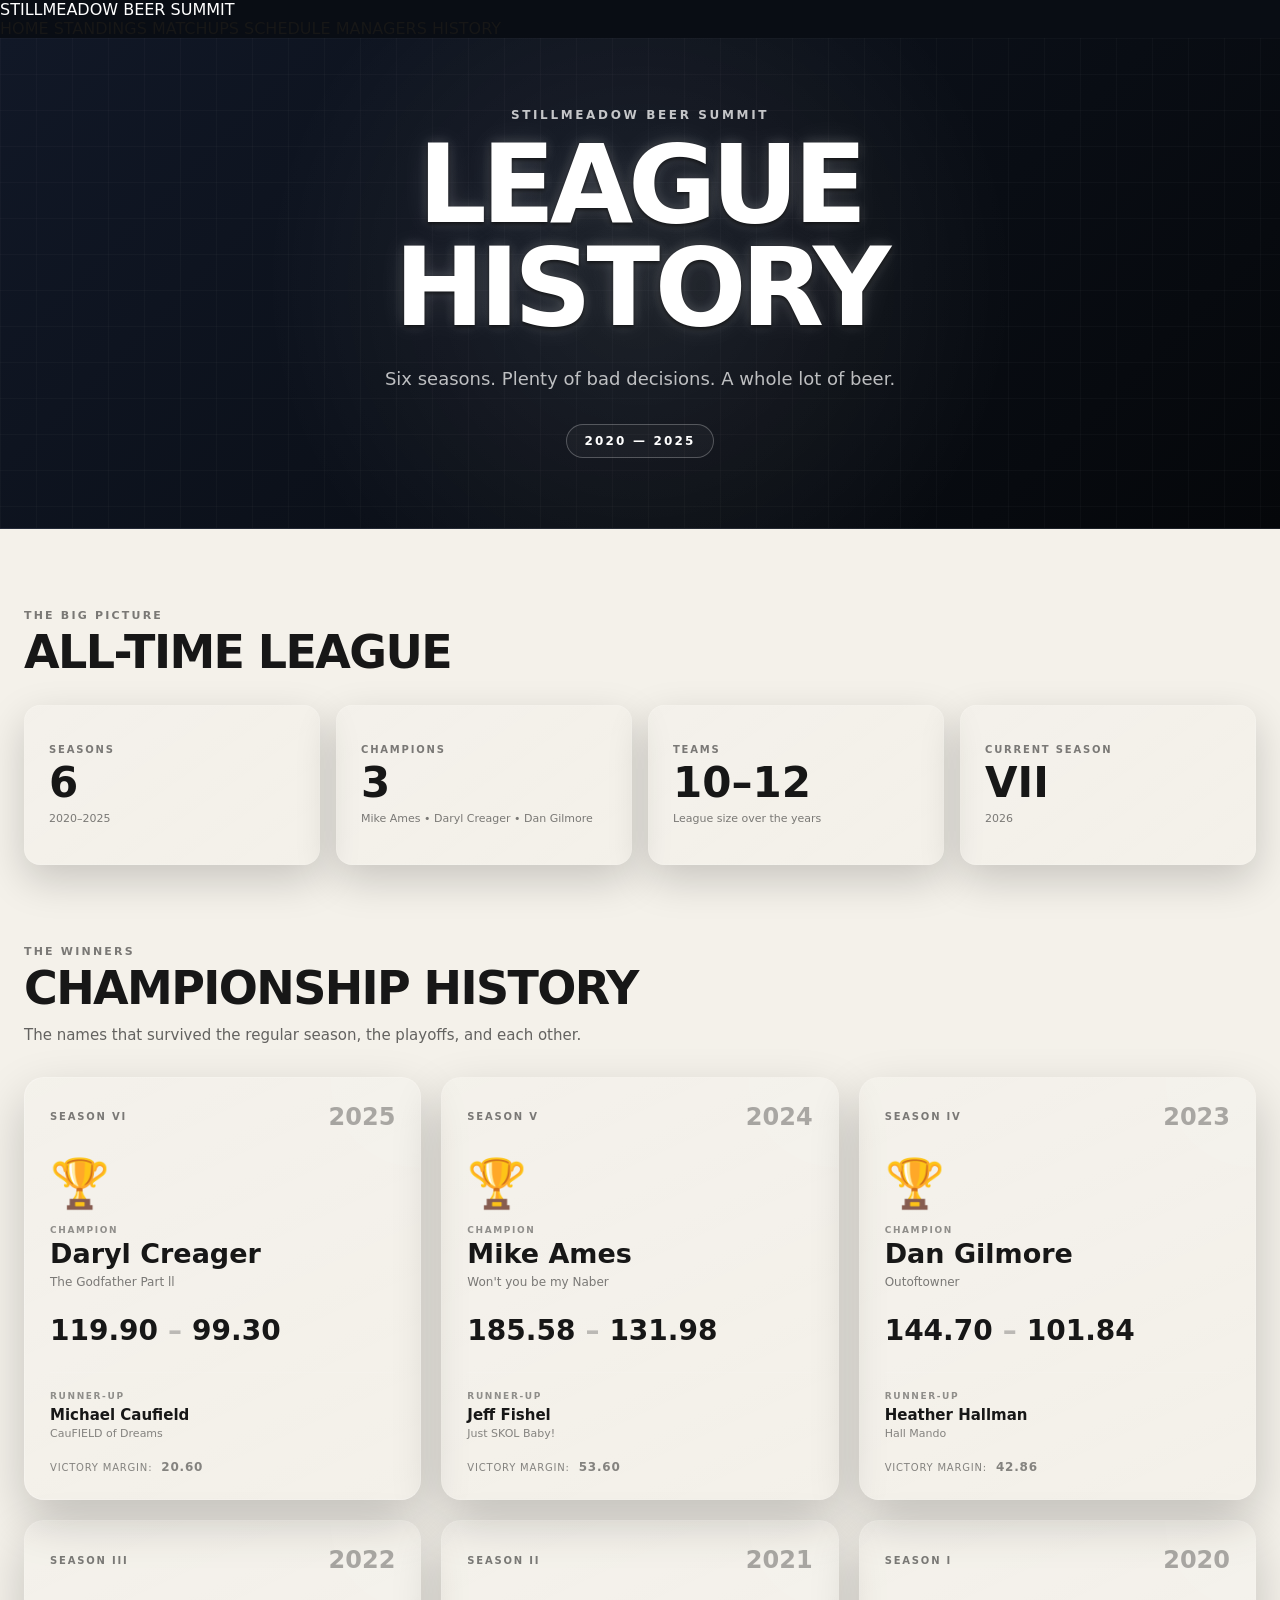
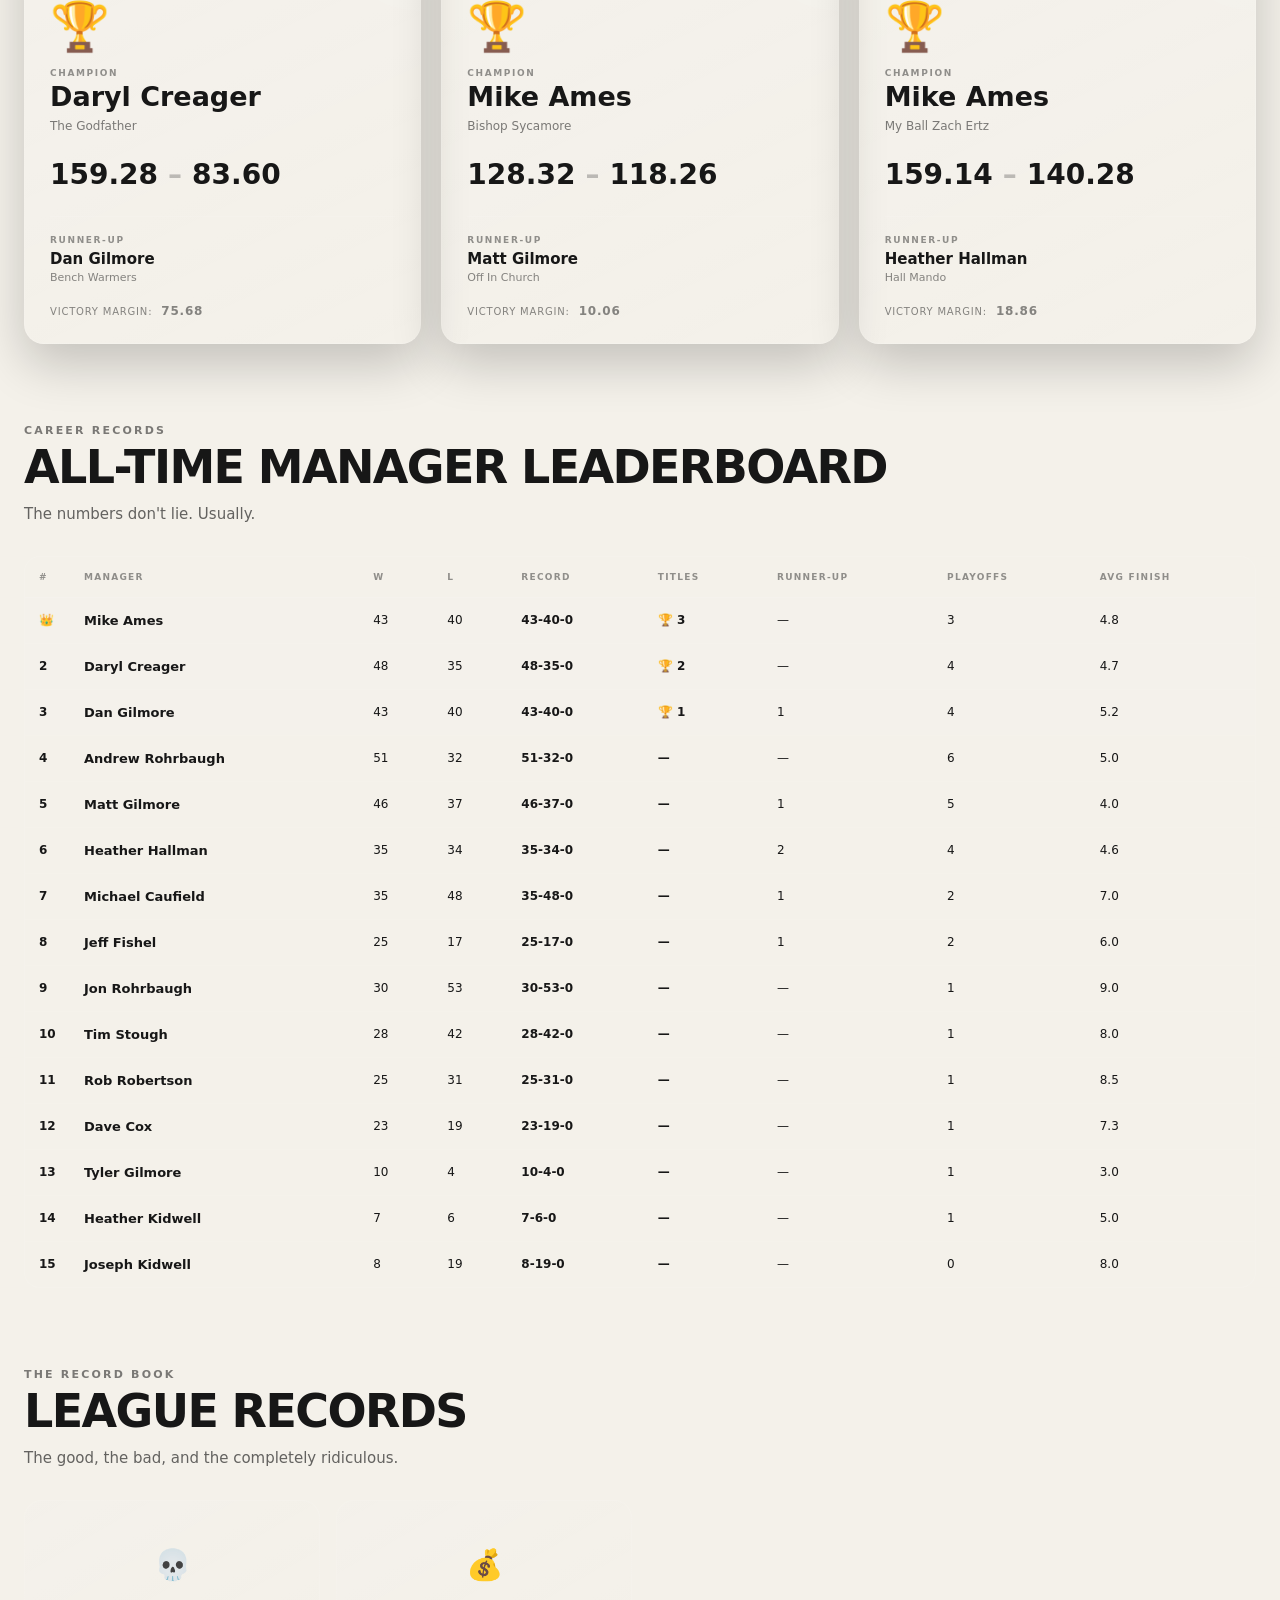
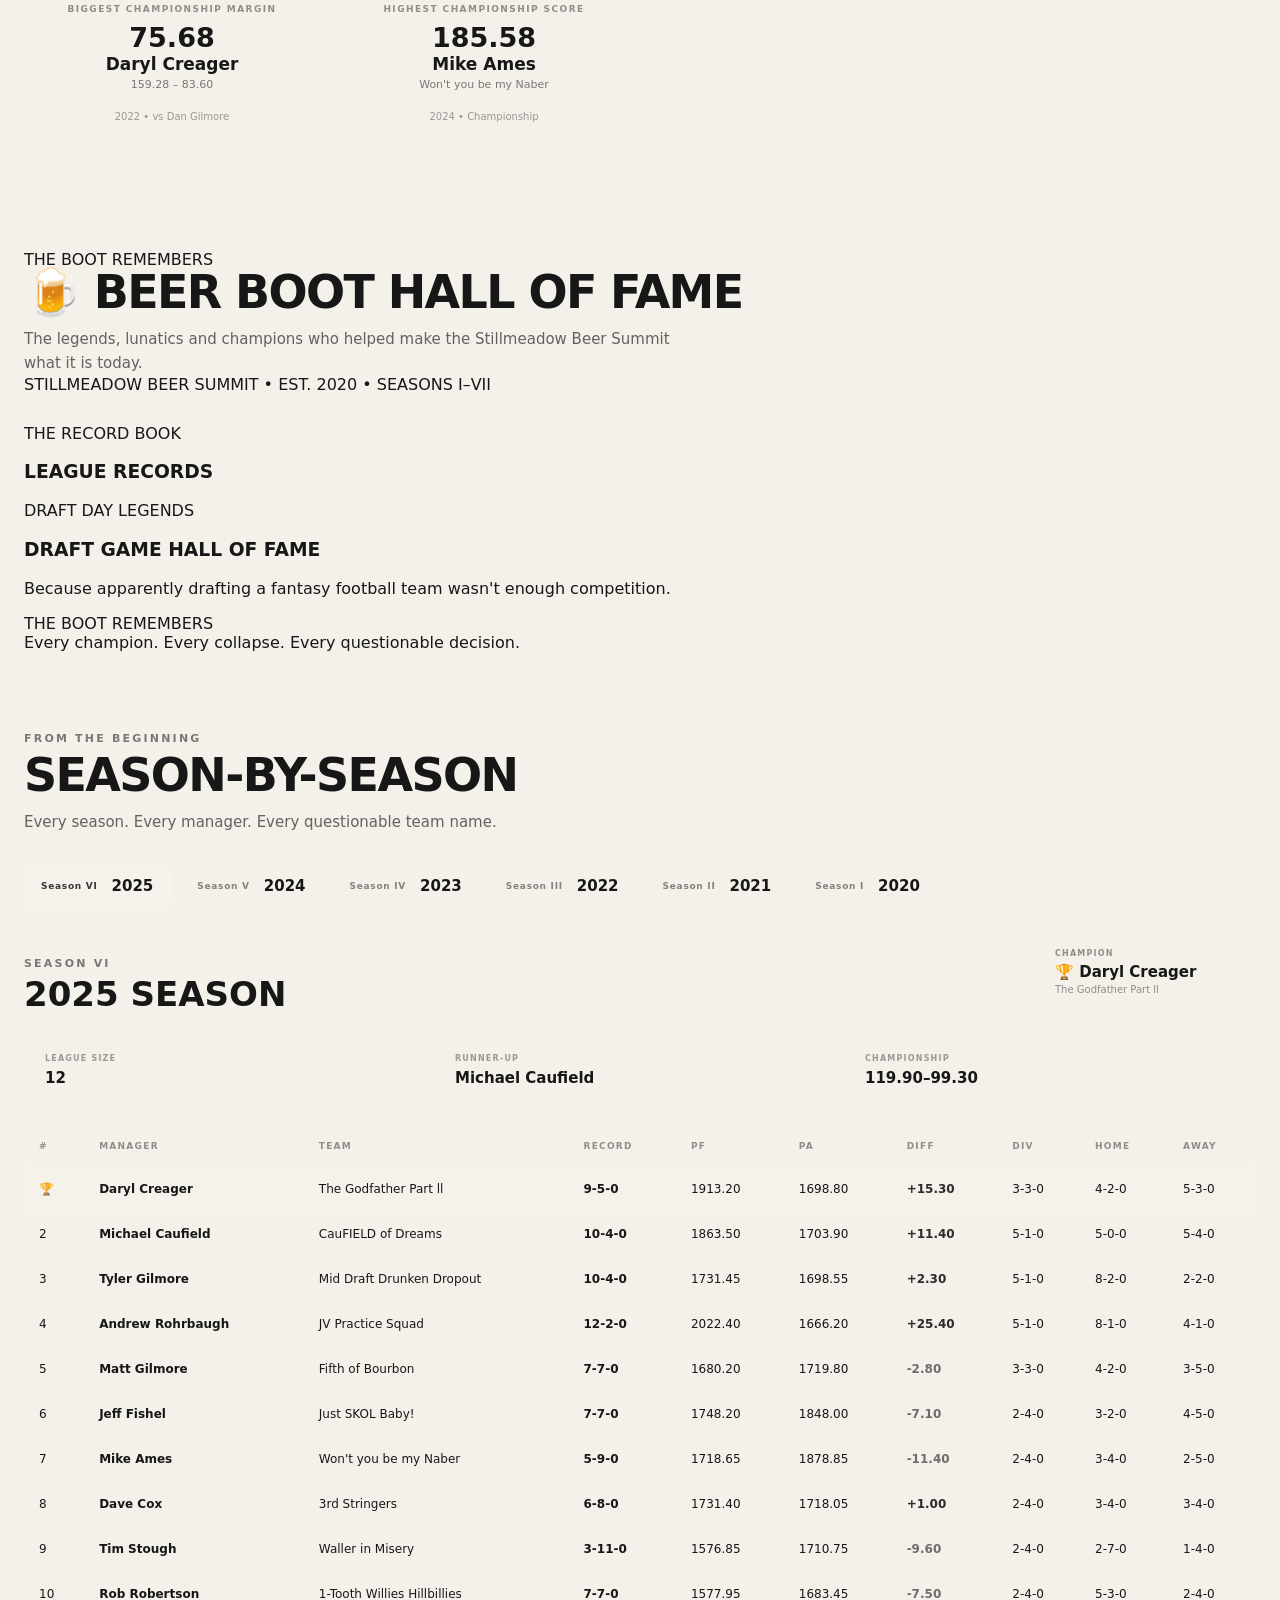
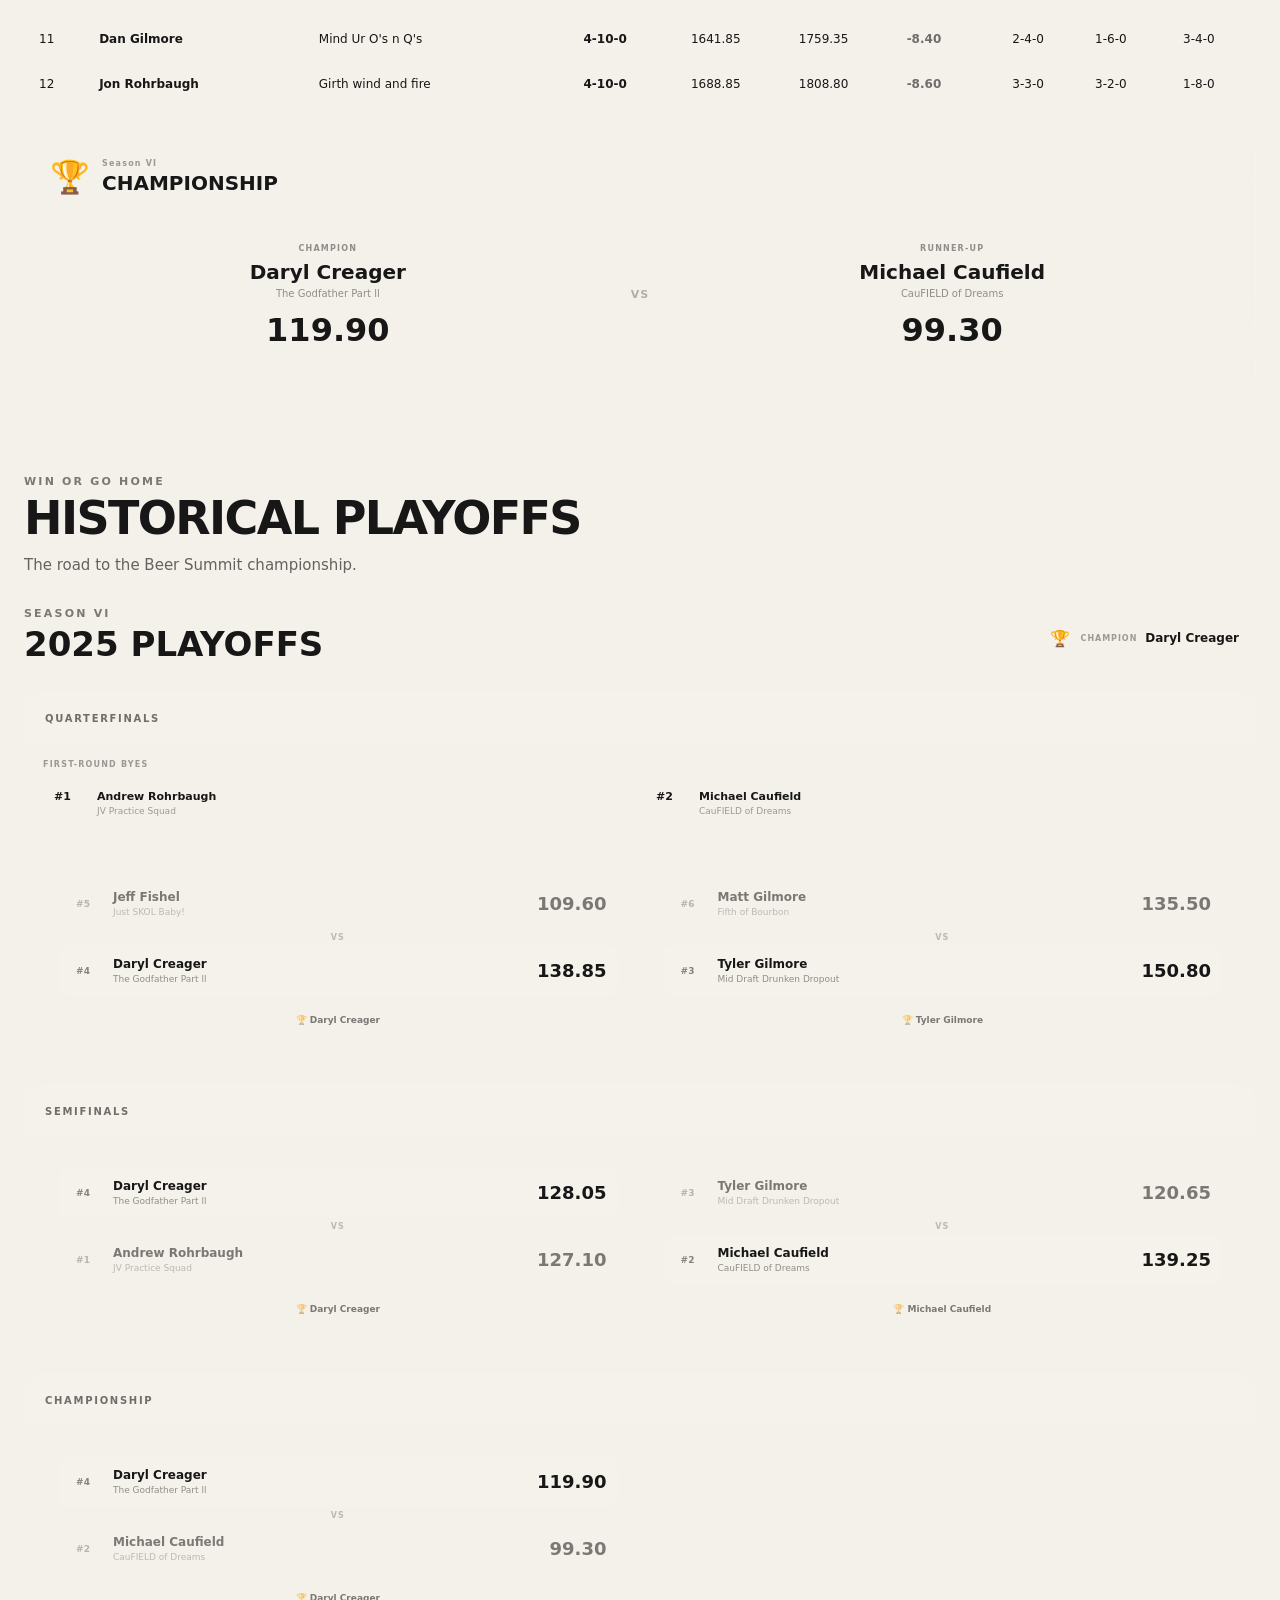
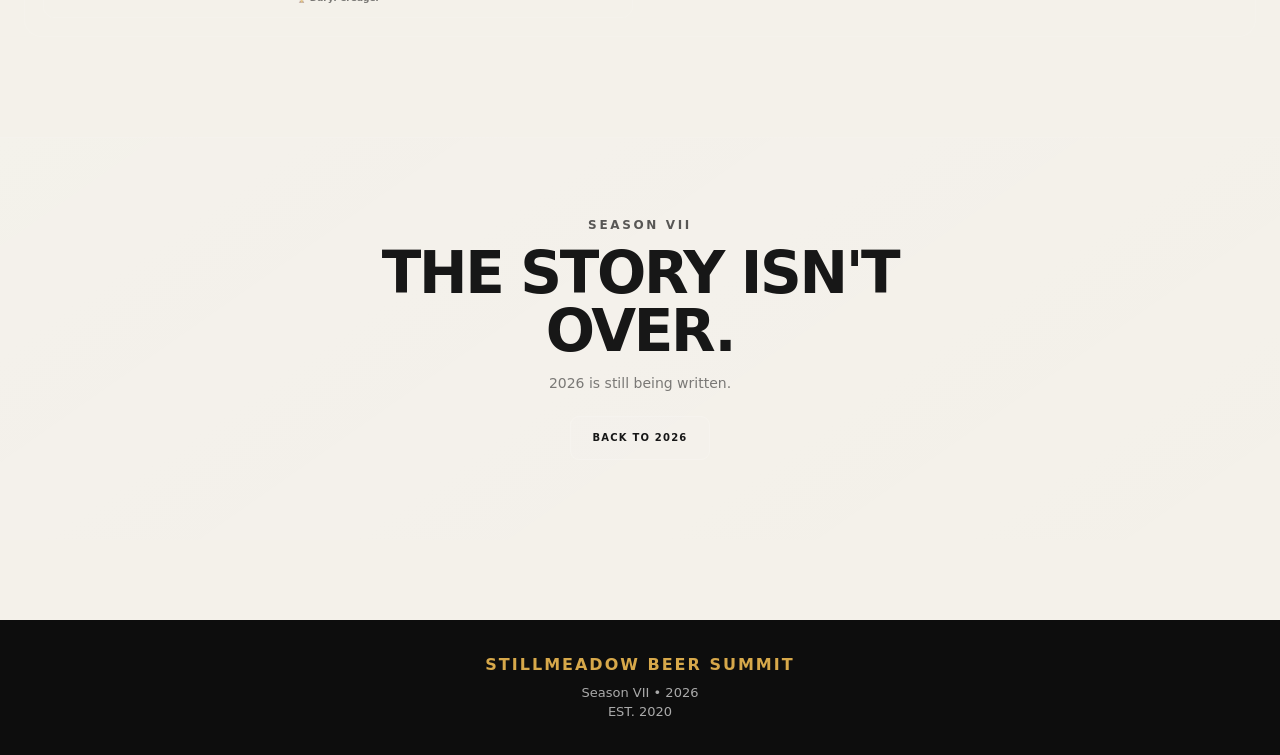
==== commit 1abb0676: "Create Beer Boot Hall of Fame section in history.html Added Beer Boot Hall of Fame section with indu" ====
--- a/history.html
+++ b/history.html
@@ -380,7 +380,114 @@
       </div>
 
     </section>
-
+<!-- =========================================================
+     BEER BOOT HALL OF FAME
+     ========================================================= -->
+
+<section id="beer-boot-hall-of-fame" class="history-section beer-boot-hof-section">
+
+    <div class="section-heading beer-boot-hof-heading">
+
+        <div class="beer-boot-hof-kicker">
+            THE BOOT REMEMBERS
+        </div>
+
+        <h2>
+            🍺 BEER BOOT HALL OF FAME
+        </h2>
+
+        <p>
+            The legends, lunatics and champions who helped make the
+            Stillmeadow Beer Summit what it is today.
+        </p>
+
+        <div class="beer-boot-hof-established">
+            STILLMEADOW BEER SUMMIT • EST. 2020 • SEASONS I–VII
+        </div>
+
+    </div>
+
+
+    <!-- =====================================================
+         HALL OF FAME INDUCTEES
+         ===================================================== -->
+
+    <div
+        id="beer-boot-inductees"
+        class="beer-boot-inductee-grid">
+    </div>
+
+
+    <!-- =====================================================
+         RECORD BOOK
+         ===================================================== -->
+
+    <div class="beer-boot-subheading">
+
+        <div class="beer-boot-subheading-kicker">
+            THE RECORD BOOK
+        </div>
+
+        <h3>
+            LEAGUE RECORDS
+        </h3>
+
+    </div>
+
+    <div
+        id="beer-boot-records"
+        class="beer-boot-record-grid">
+    </div>
+
+
+    <!-- =====================================================
+         DRAFT DAY HALL OF FAME
+         ===================================================== -->
+
+    <div class="beer-boot-subheading beer-boot-draft-heading">
+
+        <div class="beer-boot-subheading-kicker">
+            DRAFT DAY LEGENDS
+        </div>
+
+        <h3>
+            DRAFT GAME HALL OF FAME
+        </h3>
+
+        <p>
+            Because apparently drafting a fantasy football team
+            wasn't enough competition.
+        </p>
+
+    </div>
+
+    <div
+        id="beer-boot-draft-games"
+        class="beer-boot-draft-grid">
+    </div>
+
+
+    <!-- =====================================================
+         CLOSING
+         ===================================================== -->
+
+    <div class="beer-boot-closing">
+
+        <div class="beer-boot-closing-line"></div>
+
+        <div class="beer-boot-closing-text">
+            THE BOOT REMEMBERS
+        </div>
+
+        <div class="beer-boot-closing-subtext">
+            Every champion. Every collapse. Every questionable decision.
+        </div>
+
+        <div class="beer-boot-closing-line"></div>
+
+    </div>
+
+</section>
 
     <!-- ===================================================
          SEASON-BY-SEASON HISTORY
--- a/style.css
+++ b/style.css
@@ -2738,3 +2738,497 @@
   margin-bottom: 0.65rem;
 
 }
+.history-preview-action {
+  margin-top: 35px;
+  text-align: center;
+}
+/* =========================================================
+   BEER BOOT HALL OF FAME
+   ========================================================= */
+.beer-boot-hof {
+  max-width: 1200px;
+  margin: 60px auto;
+  padding: 0 20px 80px;
+  color: #f5f5f5;
+}
+/* HERO
+--------------------------------------------------------- */
+.hof-hero {
+  text-align: center;
+  padding: 55px 25px 45px;
+  margin-bottom: 55px;
+  border: 1px solid rgba(255,255,255,.15);
+  border-radius: 18px;
+  background:
+    linear-gradient(
+      rgba(0,0,0,.35),
+      rgba(0,0,0,.65)
+    );
+  box-shadow:
+    0 15px 45px rgba(0,0,0,.35),
+    inset 0 0 40px rgba(255,255,255,.025);
+}
+.hof-boot {
+  font-size: 72px;
+  line-height: 1;
+  margin-bottom: 18px;
+  filter: drop-shadow(0 8px 12px rgba(0,0,0,.5));
+}
+.hof-kicker {
+  font-size: 12px;
+  letter-spacing: 4px;
+  font-weight: 700;
+  opacity: .65;
+  margin-bottom: 12px;
+}
+.hof-hero h2 {
+  margin: 0;
+  font-size: clamp(32px, 6vw, 64px);
+  letter-spacing: 2px;
+  font-weight: 900;
+  text-shadow: 0 4px 12px rgba(0,0,0,.6);
+}
+.hof-hero p {
+  max-width: 650px;
+  margin: 18px auto;
+  font-size: 16px;
+  line-height: 1.7;
+  opacity: .78;
+}
+.hof-est {
+  margin-top: 25px;
+  font-size: 11px;
+  letter-spacing: 3px;
+  opacity: .5;
+}
+/* SECTION HEADINGS
+--------------------------------------------------------- */
+.hof-section-heading {
+  display: flex;
+  align-items: center;
+  gap: 18px;
+  margin: 55px 0 30px;
+}
+.hof-section-heading h3 {
+  margin: 0;
+  white-space: nowrap;
+  text-align: center;
+  font-size: 18px;
+  letter-spacing: 3px;
+  font-weight: 900;
+}
+.hof-heading-line {
+  height: 1px;
+  flex: 1;
+  background: linear-gradient(
+    90deg,
+    transparent,
+    rgba(255,255,255,.25),
+    transparent
+  );
+}
+/* HALL OF FAME PLAQUES
+--------------------------------------------------------- */
+.hof-members {
+  display: grid;
+  grid-template-columns: repeat(2, 1fr);
+  gap: 25px;
+}
+.hof-plaque {
+  position: relative;
+  overflow: hidden;
+  padding: 30px;
+  min-height: 390px;
+  border-radius: 14px;
+  border: 1px solid rgba(255,255,255,.13);
+  background:
+    linear-gradient(
+      145deg,
+      rgba(255,255,255,.055),
+      rgba(255,255,255,.015)
+    );
+  box-shadow: 0 15px 35px rgba(0,0,0,.25);
+  transition:
+    transform .25s ease,
+    box-shadow .25s ease;
+}
+.hof-plaque:hover {
+  transform: translateY(-5px);
+  box-shadow: 0 22px 45px rgba(0,0,0,.38);
+}
+.champion-plaque {
+  border-top: 3px solid rgba(255,255,255,.35);
+}
+.legend-plaque {
+  border-top: 3px solid rgba(255,255,255,.2);
+}
+.heather-plaque {
+  border-top: 3px solid rgba(255,255,255,.25);
+  background:
+    linear-gradient(
+      145deg,
+      rgba(255,255,255,.07),
+      rgba(255,255,255,.015)
+    );
+}
+.plaque-top {
+  display: flex;
+  align-items: center;
+  gap: 10px;
+  margin-bottom: 15px;
+}
+.plaque-icon {
+  font-size: 24px;
+}
+.plaque-label {
+  font-size: 10px;
+  letter-spacing: 2px;
+  font-weight: 800;
+  opacity: .6;
+}
+.plaque-number {
+  position: absolute;
+  top: 18px;
+  right: 25px;
+  font-size: 42px;
+  line-height: 1;
+  font-weight: 900;
+  opacity: .045;
+}
+.hof-plaque h4 {
+  margin: 5px 0 4px;
+  font-size: 31px;
+  font-weight: 900;
+  letter-spacing: -.5px;
+}
+.plaque-title {
+  font-size: 11px;
+  letter-spacing: 2px;
+  font-weight: 800;
+  opacity: .5;
+  margin-bottom: 24px;
+}
+.plaque-stats {
+  display: grid;
+  grid-template-columns: repeat(3, 1fr);
+  gap: 8px;
+  margin-bottom: 22px;
+}
+.plaque-stats div {
+  padding: 12px 6px;
+  text-align: center;
+  border-radius: 8px;
+  background: rgba(0,0,0,.2);
+}
+.plaque-stats strong {
+  display: block;
+  font-size: 19px;
+  font-weight: 900;
+}
+.plaque-stats span {
+  display: block;
+  margin-top: 3px;
+  font-size: 7px;
+  letter-spacing: 1px;
+  opacity: .55;
+}
+.plaque-years {
+  font-size: 12px;
+  letter-spacing: 2px;
+  font-weight: 800;
+  opacity: .65;
+  margin-bottom: 18px;
+}
+.hof-plaque p {
+  font-size: 14px;
+  line-height: 1.7;
+  opacity: .72;
+}
+.plaque-footer {
+  position: absolute;
+  bottom: 22px;
+  left: 30px;
+  right: 30px;
+  padding-top: 14px;
+  border-top: 1px solid rgba(255,255,255,.1);
+  font-size: 9px;
+  letter-spacing: 2px;
+  font-weight: 800;
+  opacity: .45;
+}
+.hof-plaque blockquote {
+  margin: 20px 0 55px;
+  padding: 16px 18px;
+  border-left: 3px solid rgba(255,255,255,.3);
+  background: rgba(0,0,0,.18);
+  font-size: 13px;
+  font-style: italic;
+  line-height: 1.6;
+}
+.heather-quote {
+  margin: 20px 0;
+  padding: 20px;
+  border-radius: 10px;
+  background: rgba(0,0,0,.25);
+  text-align: center;
+  font-size: 17px;
+  line-height: 1.5;
+  font-style: italic;
+  font-weight: 700;
+}
+.heather-closing {
+  margin-bottom: 50px !important;
+}
+/* RECORD BOOK
+--------------------------------------------------------- */
+.record-grid {
+  display: grid;
+  grid-template-columns: repeat(3, 1fr);
+  gap: 16px;
+}
+.record-card {
+  min-height: 180px;
+  padding: 25px 18px;
+  text-align: center;
+  border-radius: 12px;
+  border: 1px solid rgba(255,255,255,.1);
+  background: rgba(255,255,255,.025);
+  display: flex;
+  flex-direction: column;
+  align-items: center;
+  justify-content: center;
+}
+.record-icon {
+  font-size: 27px;
+  margin-bottom: 10px;
+}
+.record-label {
+  font-size: 9px;
+  letter-spacing: 1.5px;
+  font-weight: 800;
+  opacity: .5;
+}
+.record-card strong {
+  margin: 10px 0 3px;
+  font-size: 27px;
+  font-weight: 900;
+}
+.record-card span:not(.record-icon):not(.record-label) {
+  font-size: 13px;
+  font-weight: 700;
+  opacity: .75;
+}
+.record-card small {
+  margin-top: 5px;
+  font-size: 10px;
+  opacity: .45;
+}
+.game-record strong {
+  font-size: 20px;
+}
+/* DRAFT DAY
+--------------------------------------------------------- */
+.draft-intro {
+  max-width: 700px;
+  margin: -10px auto 30px;
+  text-align: center;
+  font-size: 14px;
+  line-height: 1.7;
+  opacity: .65;
+}
+.draft-awards {
+  display: grid;
+  grid-template-columns: repeat(4, 1fr);
+  gap: 14px;
+}
+.draft-award {
+  padding: 24px 15px;
+  text-align: center;
+  border-radius: 11px;
+  border: 1px solid rgba(255,255,255,.1);
+  background: rgba(255,255,255,.025);
+  transition: transform .2s ease;
+}
+.draft-award:hover {
+  transform: translateY(-4px);
+}
+.draft-year {
+  font-size: 27px;
+  font-weight: 900;
+  margin-bottom: 9px;
+}
+.draft-event {
+  min-height: 32px;
+  font-size: 8px;
+  line-height: 1.4;
+  letter-spacing: 1.3px;
+  font-weight: 800;
+  opacity: .5;
+}
+.draft-winner {
+  margin-top: 14px;
+  padding-top: 13px;
+  border-top: 1px solid rgba(255,255,255,.1);
+  font-size: 12px;
+  font-weight: 800;
+}
+/* CLOSING
+--------------------------------------------------------- */
+.hof-closing {
+  margin-top: 65px;
+  padding: 50px 25px;
+  text-align: center;
+  border-top: 1px solid rgba(255,255,255,.1);
+  border-bottom: 1px solid rgba(255,255,255,.1);
+}
+.closing-boot {
+  font-size: 48px;
+  margin-bottom: 15px;
+}
+.hof-closing h3 {
+  margin: 0 0 15px;
+  font-size: 25px;
+  letter-spacing: 3px;
+  font-weight: 900;
+}
+.hof-closing p {
+  max-width: 550px;
+  margin: 0 auto 20px;
+  font-size: 14px;
+  line-height: 1.8;
+  opacity: .6;
+}
+.hof-closing span {
+  font-size: 9px;
+  letter-spacing: 2px;
+  opacity: .35;
+}
+/* MOBILE
+--------------------------------------------------------- */
+@media (max-width: 900px) {
+  .hof-members {
+    grid-template-columns: 1fr;
+  }
+  .record-grid {
+    grid-template-columns: repeat(2, 1fr);
+  }
+  .draft-awards {
+    grid-template-columns: repeat(2, 1fr);
+  }
+}
+@media (max-width: 600px) {
+  .beer-boot-hof {
+    padding-left: 12px;
+    padding-right: 12px;
+  }
+  .hof-hero {
+    padding: 40px 18px;
+  }
+  .hof-boot {
+    font-size: 55px;
+  }
+  .hof-hero h2 {
+    font-size: 31px;
+  }
+  .hof-kicker {
+    font-size: 9px;
+    letter-spacing: 2px;
+  }
+  .hof-section-heading {
+    gap: 10px;
+  }
+  .hof-section-heading h3 {
+    font-size: 12px;
+    letter-spacing: 1.5px;
+  }
+  .hof-plaque {
+    padding: 24px 20px;
+  }
+  .hof-plaque h4 {
+    font-size: 27px;
+  }
+  .plaque-stats {
+    gap: 5px;
+  }
+  .plaque-stats strong {
+    font-size: 16px;
+  }
+  .plaque-stats span {
+    font-size: 6px;
+  }
+  .record-grid {
+    grid-template-columns: 1fr;
+  }
+  .draft-awards {
+    grid-template-columns: 1fr 1fr;
+  }
+  .draft-year {
+    font-size: 23px;
+  }
+  .draft-event {
+    font-size: 7px;
+  }
+}
+/* =========================================================
+   BEER BOOT HALL OF FAME
+   FORCE DARK TEXT ON LIGHT INDUCTEE CARDS
+   ========================================================= */
+
+/* ALL text inside Hall of Fame inductee cards */
+#beer-boot-hall-of-fame .hof-inductee,
+#beer-boot-hall-of-fame .hof-inductee *,
+#beer-boot-hall-of-fame .inductee,
+#beer-boot-hall-of-fame .inductee *,
+#beer-boot-hall-of-fame .hall-of-fame-card,
+#beer-boot-hall-of-fame .hall-of-fame-card * {
+    color: #1f2937 !important;
+}
+
+/* Names */
+#beer-boot-hall-of-fame .hof-inductee h1,
+#beer-boot-hall-of-fame .hof-inductee h2,
+#beer-boot-hall-of-fame .hof-inductee h3,
+#beer-boot-hall-of-fame .hof-inductee h4,
+#beer-boot-hall-of-fame .inductee h1,
+#beer-boot-hall-of-fame .inductee h2,
+#beer-boot-hall-of-fame .inductee h3,
+#beer-boot-hall-of-fame .inductee h4 {
+    color: #111827 !important;
+    font-weight: 800 !important;
+}
+
+/* Titles / nicknames */
+#beer-boot-hall-of-fame .hof-title,
+#beer-boot-hall-of-fame .inductee-title,
+#beer-boot-hall-of-fame .hof-subtitle {
+    color: #8a5a00 !important;
+    font-weight: 800 !important;
+}
+
+/* Paragraphs and descriptions */
+#beer-boot-hall-of-fame .hof-inductee p,
+#beer-boot-hall-of-fame .inductee p,
+#beer-boot-hall-of-fame .hof-inductee span,
+#beer-boot-hall-of-fame .inductee span {
+    color: #374151 !important;
+}
+
+/* Stats */
+#beer-boot-hall-of-fame .hof-stat,
+#beer-boot-hall-of-fame .hof-stat *,
+#beer-boot-hall-of-fame .stat,
+#beer-boot-hall-of-fame .stat * {
+    color: #111827 !important;
+}
+
+/* Quotes */
+#beer-boot-hall-of-fame blockquote,
+#beer-boot-hall-of-fame blockquote * {
+    color: #374151 !important;
+}
+
+/* Links */
+#beer-boot-hall-of-fame a,
+#beer-boot-hall-of-fame a * {
+    color: #1f2937 !important;
+}
--- a/history.css
+++ b/history.css
@@ -114,8 +114,14 @@
   letter-spacing: -0.05em;
 
   text-transform: uppercase;
-}
-
+
+  color: #ffffff !important;
+
+  text-shadow:
+    0 2px 4px rgba(0, 0, 0, 0.75),
+    0 0 12px rgba(255, 255, 255, 0.20),
+    0 0 30px rgba(255, 255, 255, 0.10);
+}
 
 .history-hero p {
   max-width: 600px;
@@ -1791,3 +1797,62 @@
   }
 
 }
+/* =========================================================
+   SITE HEADER — HISTORY PAGE
+========================================================= */
+
+.site-header {
+  background: #090d14;
+}
+
+.site-header .site-logo {
+  color: #ffffff !important;
+}
+
+.site-header .site-subtitle {
+  color: #ffffff !important;
+}
+/* =========================================================
+   HISTORY HERO — TEXT VISIBILITY
+========================================================= */
+
+.history-hero {
+  color: #ffffff;
+}
+
+.history-hero .history-kicker {
+  color: #ffffff !important;
+  opacity: 0.75;
+}
+
+.history-hero h1 {
+  color: #ffffff !important;
+
+  text-shadow:
+    0 2px 4px rgba(0, 0, 0, 0.75),
+    0 0 12px rgba(255, 255, 255, 0.20),
+    0 0 30px rgba(255, 255, 255, 0.10);
+}
+
+.history-hero p {
+  color: #ffffff !important;
+  opacity: 0.72;
+}
+
+.history-hero .history-years {
+  color: #ffffff !important;
+  border-color: rgba(255,255,255,0.25);
+  background: rgba(255,255,255,0.03);
+}
+/* =========================================================
+   SITE NAV — TEXT VISIBILITY
+========================================================= */
+
+.site-header .site-nav a {
+  color: #ffffff !important;
+}
+
+.site-header .site-nav a:hover {
+  color: #ffffff !important;
+  opacity: 0.75;
+}
